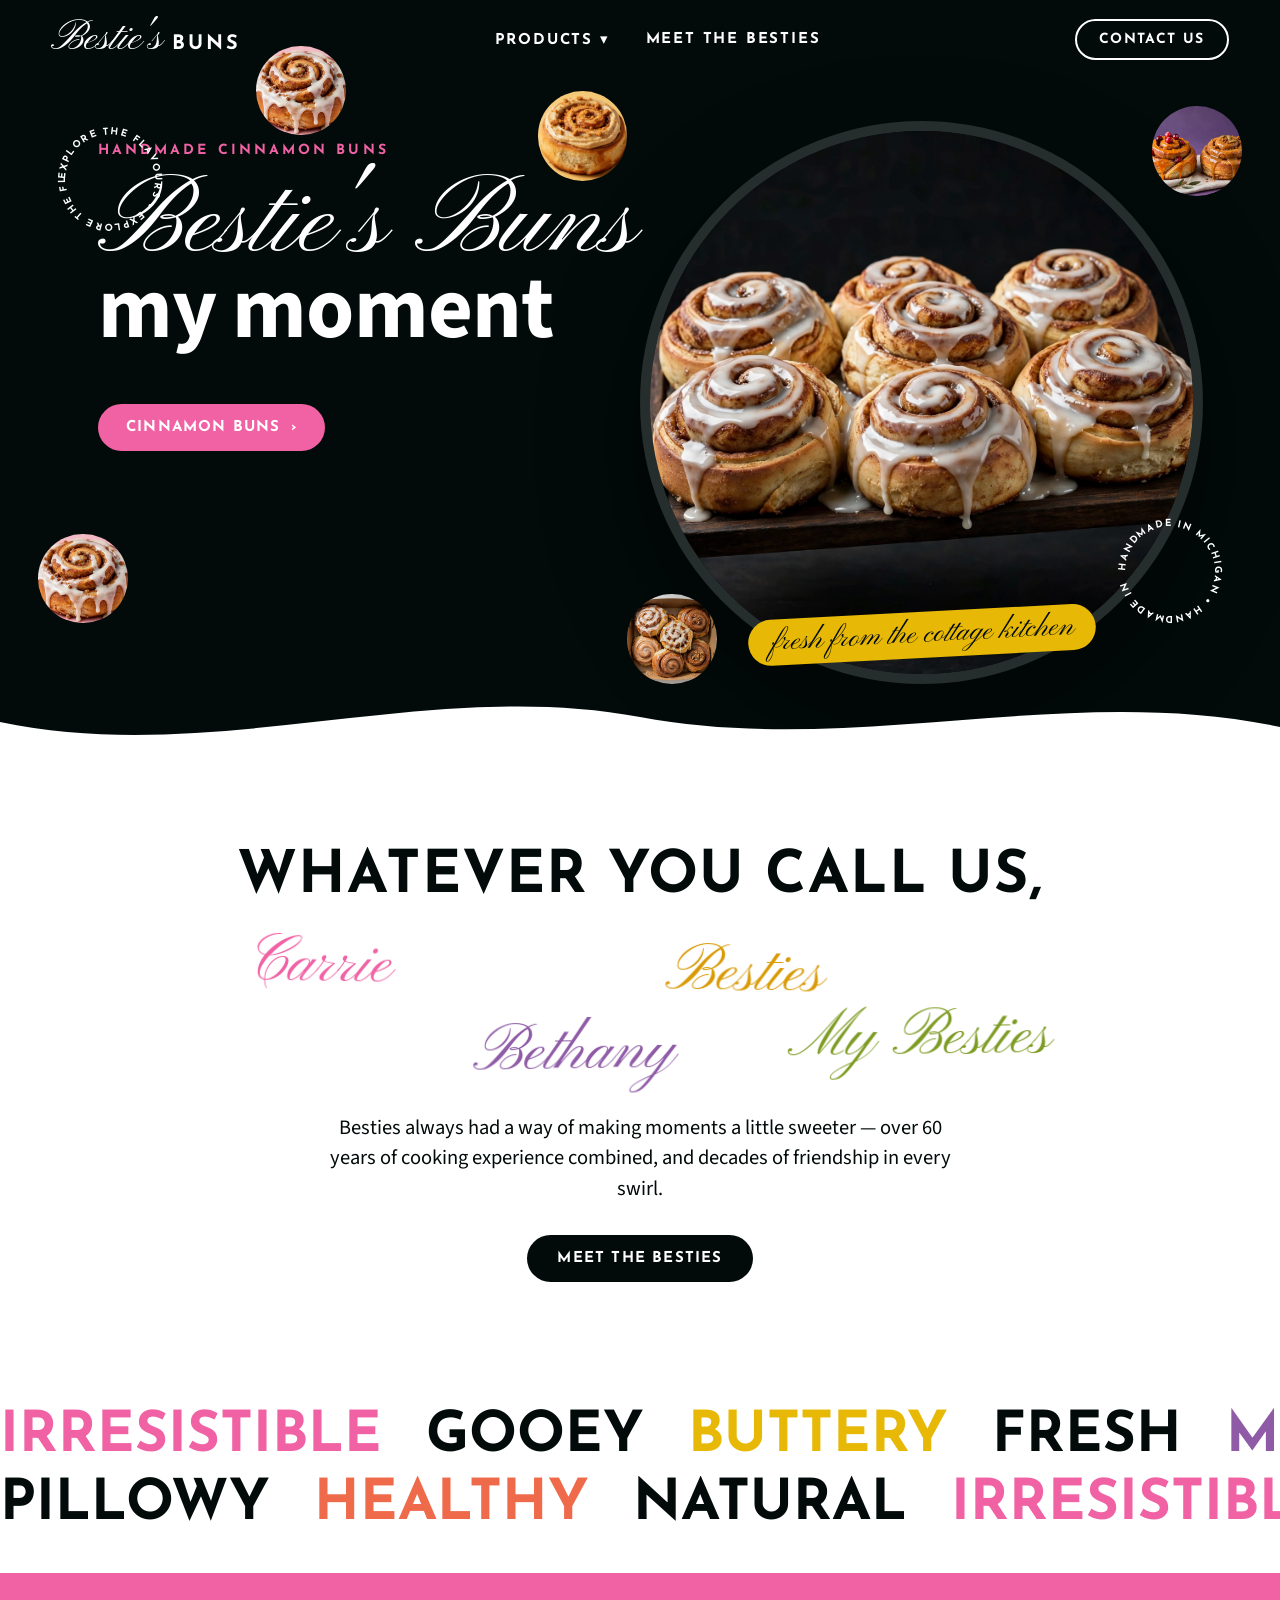
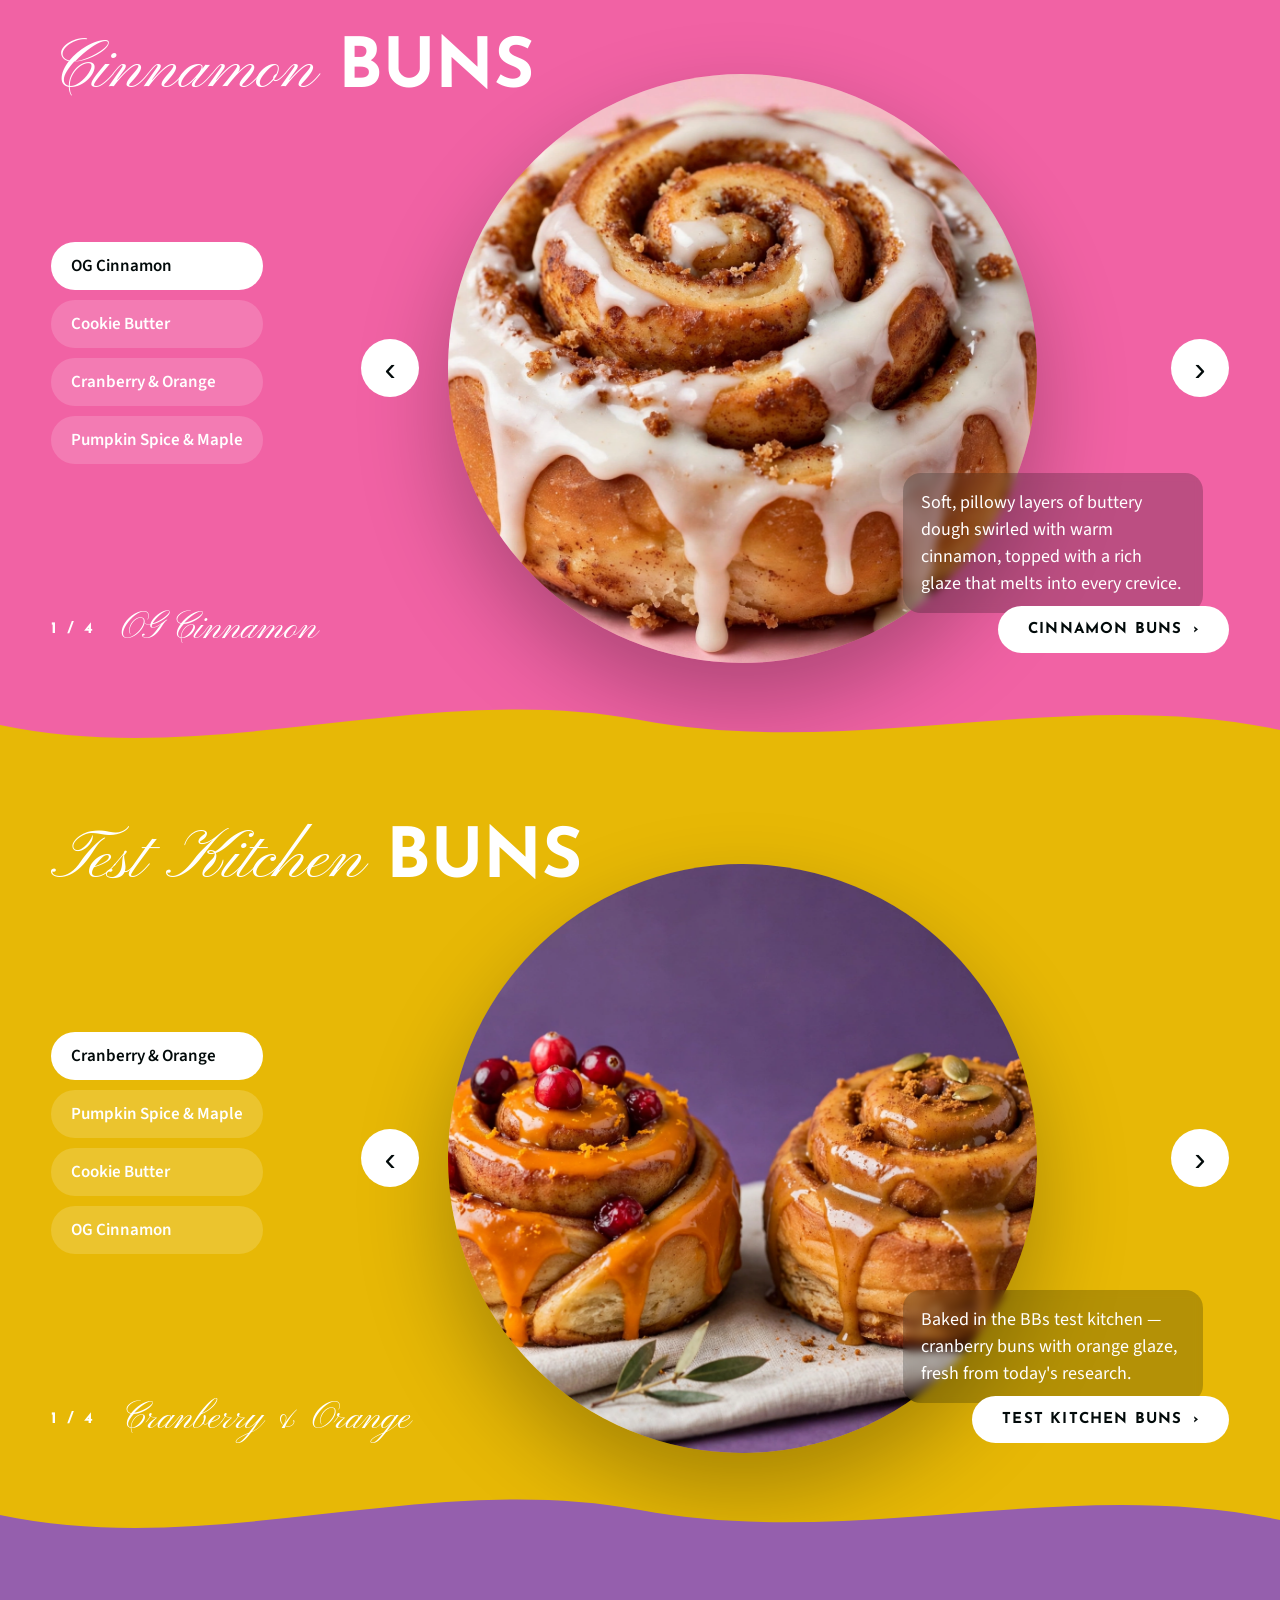
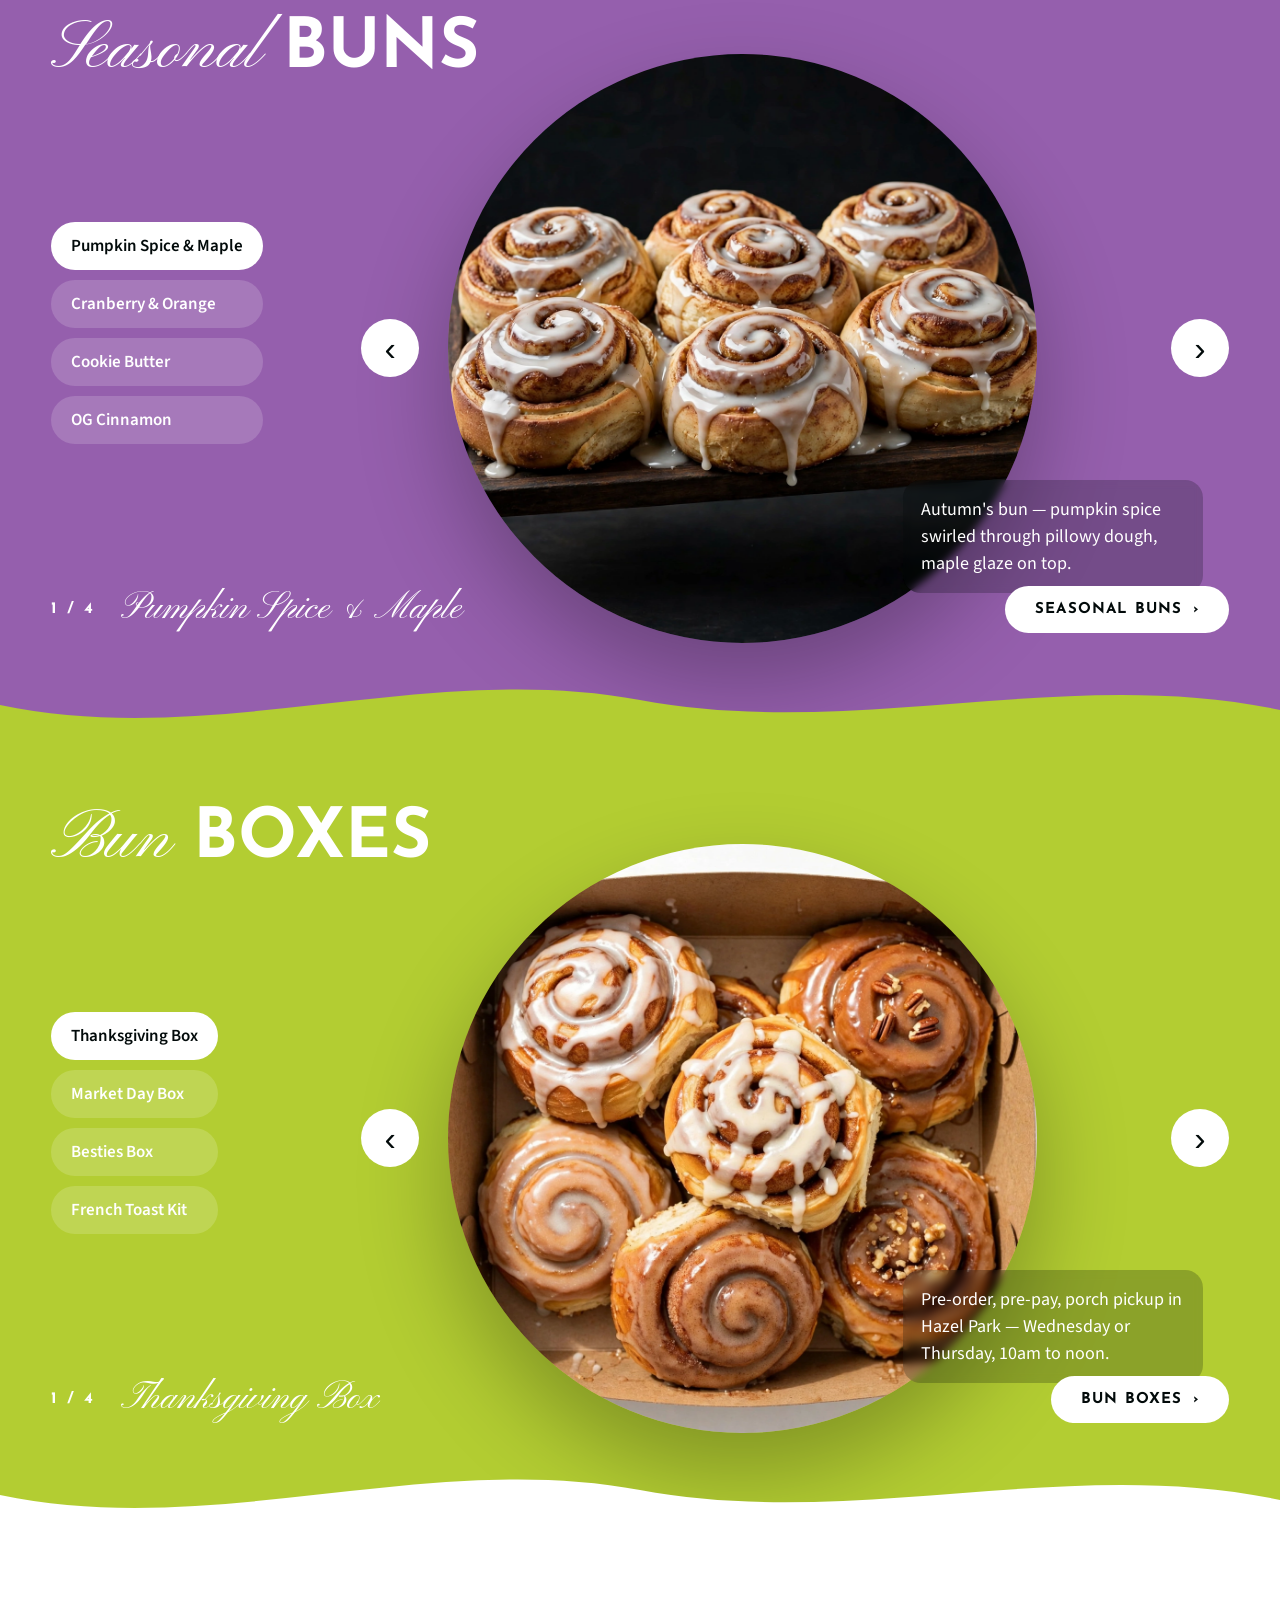
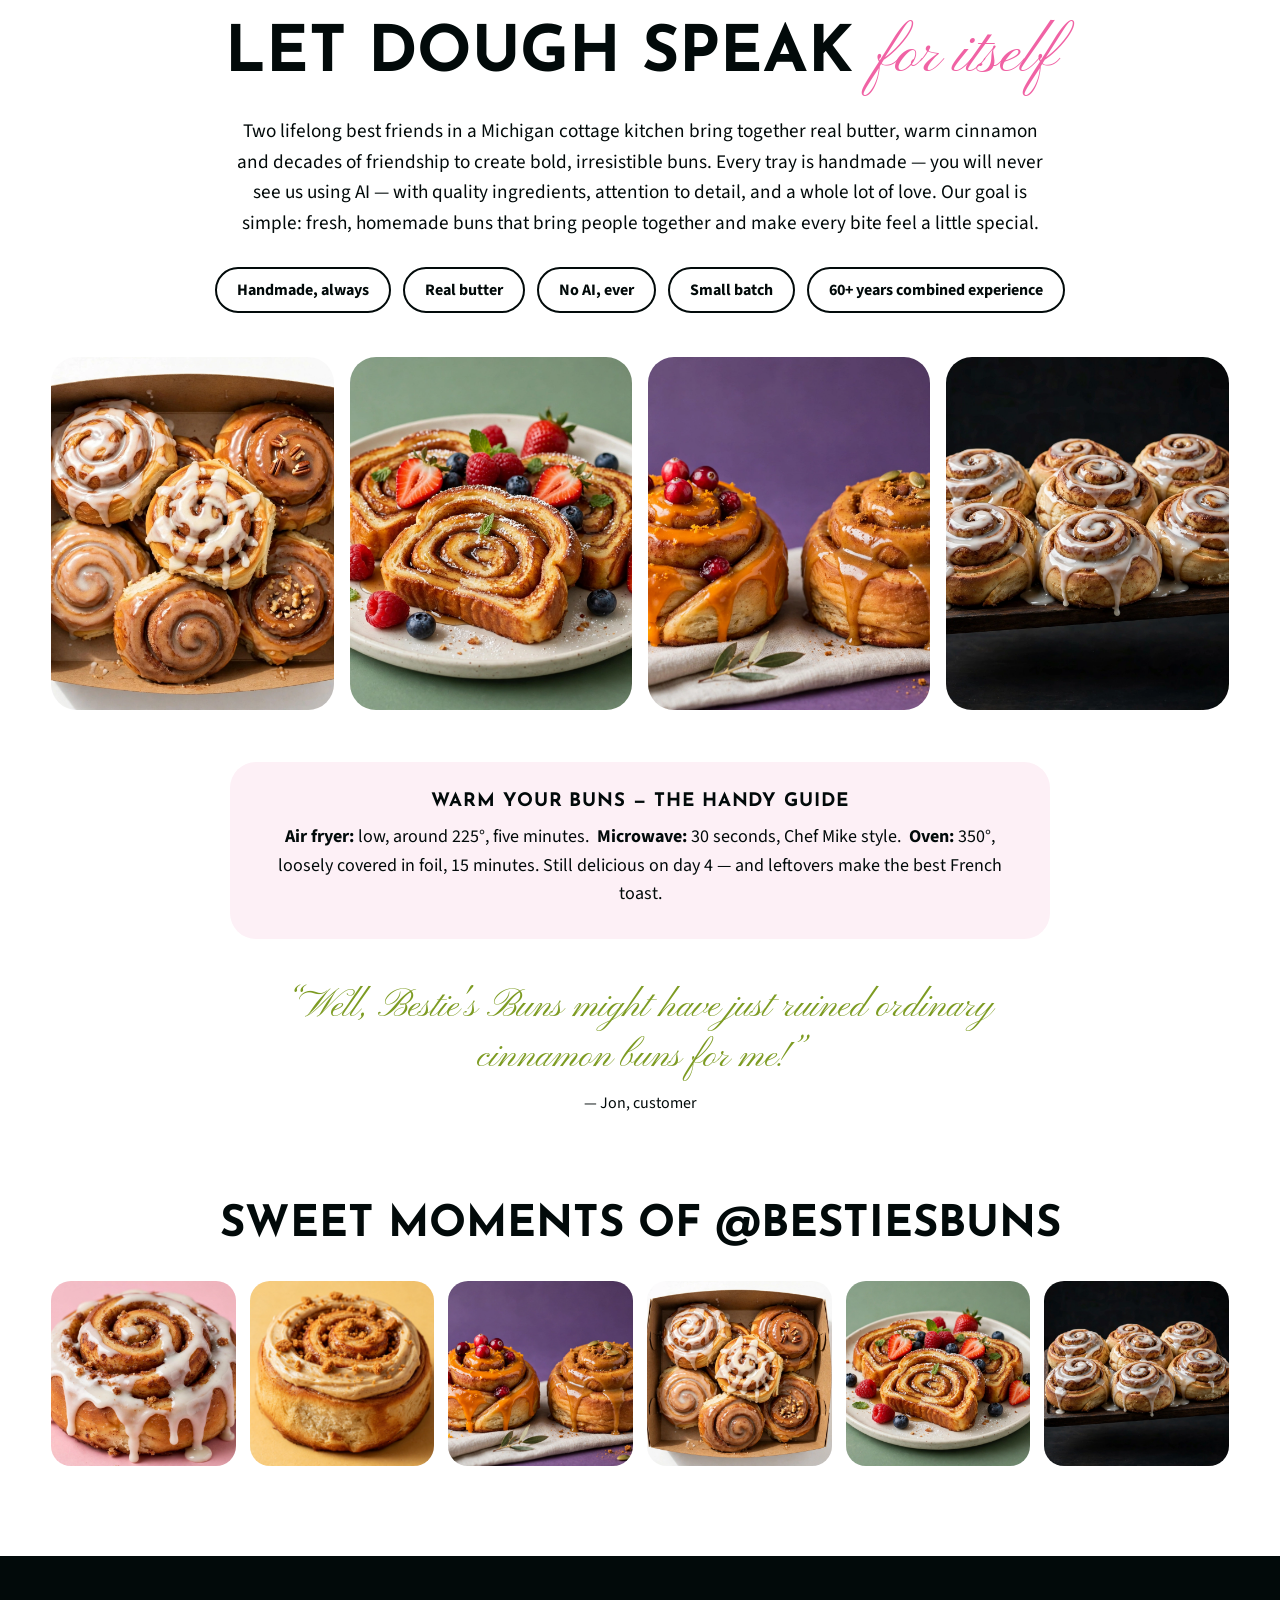
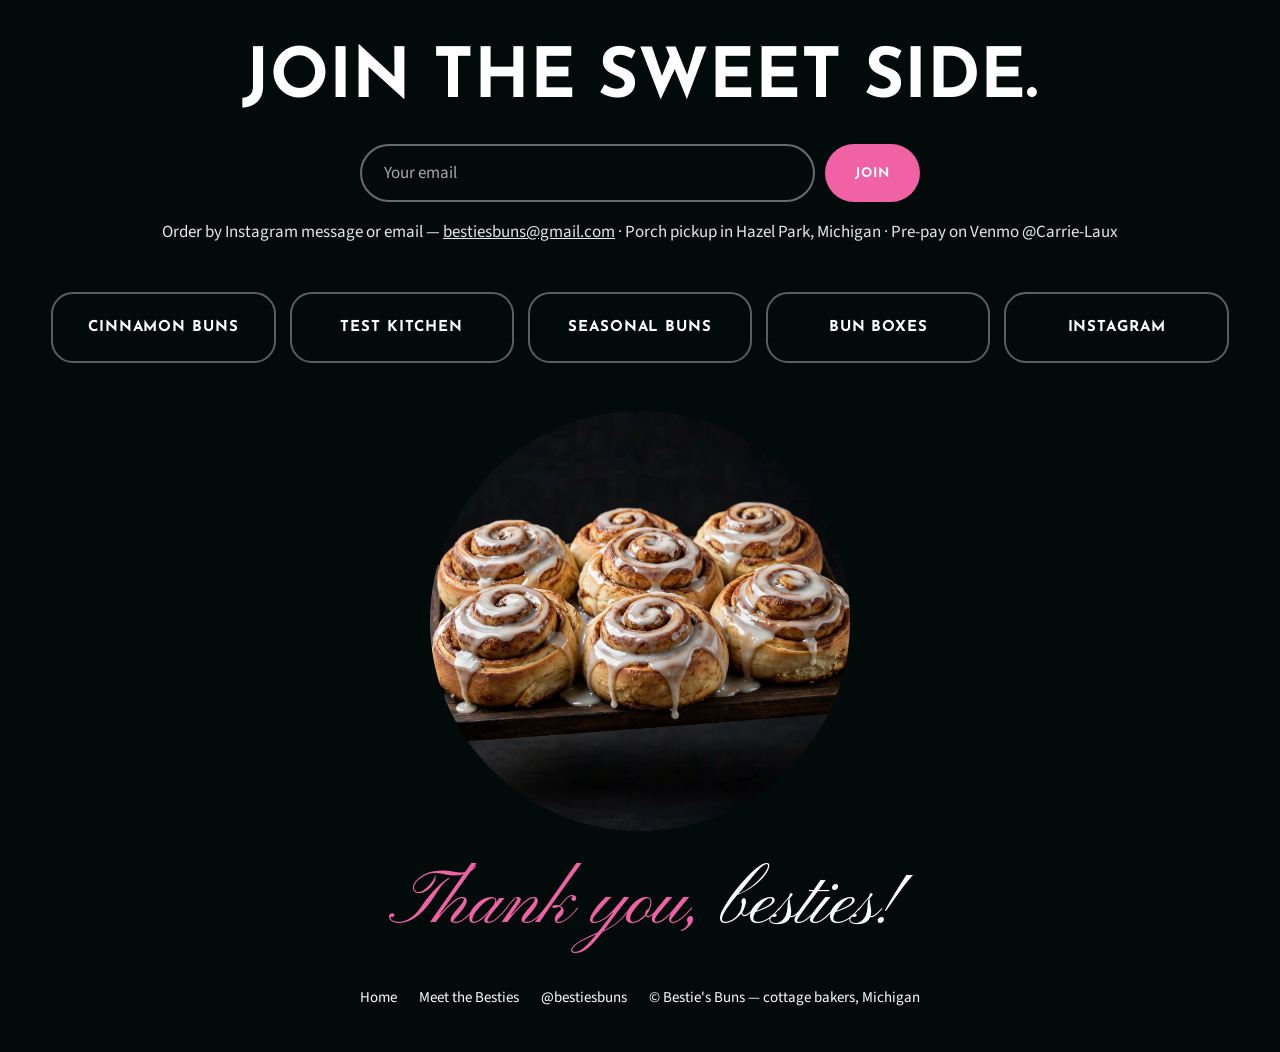
==== index.html @ fd90a615 "Bestie's Buns on My Frida UI — own code, exact engine values (Lenis 1.3.23 lerp .085, section colour" ====
<!DOCTYPE html>
<html lang="en">
<head>
<meta charset="UTF-8">
<meta name="viewport" content="width=device-width, initial-scale=1.0">
<title>Bestie's Buns | Handmade Cinnamon Buns, Michigan</title>
<meta name="description" content="Cottage bakers in Michigan crafting handmade cinnamon buns. OG Cinnamon, Cookie Butter, seasonal test-kitchen buns. Porch pickup in Hazel Park.">
<link rel="stylesheet" href="style.css">
</head>
<body>

<header class="tf-glava">
  <div class="tf-glava__okvir">
    <a class="tf-glava__znamka" href="#domov">Bestie's <span>Buns</span></a>
    <nav class="tf-glava__navigacija">
      <div class="tf-glava__spustni">
        <button class="tf-glava__povezava" type="button">Products ▾</button>
        <div class="tf-glava__menu">
          <a href="#buns">Cinnamon Buns</a>
          <a href="#testkitchen">Test Kitchen Buns</a>
          <a href="#seasonal">Seasonal Buns</a>
          <a href="#boxes">Bun Boxes</a>
        </div>
      </div>
      <a class="tf-glava__povezava" href="#meet">Meet the Besties</a>
    </nav>
    <a class="tf-glava__gumb" href="#contact">Contact us</a>
  </div>
</header>

<main>
<!-- HERO -->
<section class="tf-hero" id="domov">
  <div class="tf-hero__platno">
    <div class="tf-hero__besedilo">
      <p class="tf-hero__oznaka" data-anim="hero-badge">Handmade cinnamon buns</p>
      <h1 class="tf-hero__naslov">
        <span class="tf-hero__rocno" data-anim="hero-script">Bestie's Buns</span>
        <span class="tf-hero__krepko" data-anim="hero-title">my moment</span>
      </h1>
      <a class="tf-hero__gumb" href="#buns" data-anim="hero-cta">Cinnamon Buns <span>›</span></a>
    </div>
    <div class="tf-hero__izdelek">
      <img class="tf-hero__izdelek-slika" src="assets/hero.webp" alt="Tray of handmade cinnamon buns with glaze">
      <span class="tf-hero__label">fresh from the cottage kitchen</span>
    </div>
    <img class="tf-hero__sadez tf-hero__sadez--1" src="assets/og.webp" alt="" data-anim="hero-fruit-1">
    <img class="tf-hero__sadez tf-hero__sadez--2" src="assets/cookie.webp" alt="" data-anim="hero-fruit-2">
    <img class="tf-hero__sadez tf-hero__sadez--3" src="assets/seasonal.webp" alt="" data-anim="hero-fruit-3">
    <img class="tf-hero__sadez tf-hero__sadez--4" src="assets/box.webp" alt="" data-anim="hero-fruit-4">
    <img class="tf-hero__sadez tf-hero__sadez--5" src="assets/og.webp" alt="" data-anim="hero-fruit-5">
    <img class="tf-hero__sadez tf-hero__sadez--6" src="assets/cookie.webp" alt="" data-anim="hero-fruit-6">
    <div class="tf-hero__znacka tf-hero__znacka--levo">
      <svg viewBox="0 0 100 100"><defs><path id="c1" d="M50,50 m-38,0 a38,38 0 1,1 76,0 a38,38 0 1,1 -76,0"/></defs><text><textPath href="#c1">EXPLORE THE FLAVOURS • EXPLORE THE FLAVOURS • </textPath></text></svg>
    </div>
    <div class="tf-hero__znacka tf-hero__znacka--desno">
      <svg viewBox="0 0 100 100"><defs><path id="c2" d="M50,50 m-38,0 a38,38 0 1,1 76,0 a38,38 0 1,1 -76,0"/></defs><text><textPath href="#c2">HANDMADE IN MICHIGAN • HANDMADE IN MICHIGAN • </textPath></text></svg>
    </div>
  </div>
  <svg class="tf-hero__val" viewBox="0 0 1440 90" preserveAspectRatio="none" aria-hidden="true"><path d="M0,50 C240,95 480,5 720,45 C960,85 1200,10 1440,55 L1440,90 L0,90 Z" fill="#ffffff"/></svg>
</section>

<!-- INTRO -->
<section class="tf-uvod" id="meet">
  <h2 class="tf-uvod__naslov" data-anim="intro-title">Whatever you call us,</h2>
  <div class="tf-uvod__oznake">
    <span class="tf-uvod__oznaka tf-uvod__oznaka--auntie" data-anim="intro-label-auntie">Carrie</span>
    <span class="tf-uvod__oznaka tf-uvod__oznaka--tante" data-anim="intro-label-tante">Bethany</span>
    <span class="tf-uvod__oznaka tf-uvod__oznaka--teta" data-anim="intro-label-teta">Besties</span>
    <span class="tf-uvod__oznaka tf-uvod__oznaka--my" data-anim="intro-label-my">My Besties</span>
  </div>
  <p class="tf-uvod__podnaslov" data-anim="intro-subtitle">Besties always had a way of making moments a little sweeter — over 60 years of cooking experience combined, and decades of friendship in every swirl.</p>
  <a class="tf-gumb" href="#nature" data-anim="intro-cta">Meet the Besties</a>
</section>

<!-- MARQUEE -->
<section class="tf-marquee" aria-hidden="true">
  <div class="tf-marquee__platno">
    <div class="tf-marquee__sled tf-marquee__sled--prva">
      <div class="tf-marquee__skupina">
        <span class="tf-marquee__beseda tf-marquee__beseda--roza">Irresistible</span><span class="tf-marquee__beseda">Gooey</span><span class="tf-marquee__beseda tf-marquee__beseda--rumena">Buttery</span><span class="tf-marquee__beseda">Fresh</span><span class="tf-marquee__beseda tf-marquee__beseda--vijolicna">Melty</span><span class="tf-marquee__beseda">Irresistible</span><span class="tf-marquee__beseda tf-marquee__beseda--zelena">Crunchy</span>
      </div>
    </div>
    <div class="tf-marquee__sled tf-marquee__sled--druga">
      <div class="tf-marquee__skupina">
        <span class="tf-marquee__beseda">Pillowy</span><span class="tf-marquee__beseda tf-marquee__beseda--koralna">Healthy</span><span class="tf-marquee__beseda">Natural</span><span class="tf-marquee__beseda tf-marquee__beseda--roza">Irresistible</span><span class="tf-marquee__beseda tf-marquee__beseda--svetlo-rumena">Crunchy</span><span class="tf-marquee__beseda">Warm</span><span class="tf-marquee__beseda tf-marquee__beseda--rumena">Homemade</span>
      </div>
    </div>
  </div>
</section>

<!-- PRODUCT 1 : CINNAMON BUNS (pink) -->
<section class="tf-choco tf-produkt" id="buns" data-slider>
  <div class="tf-produkt__platno">
    <h2 class="tf-produkt__naslov"><span class="tf-produkt__rocni">Cinnamon</span> Buns</h2>
    <div class="tf-produkt__izbirnik" data-selector></div>
    <button class="tf-produkt__puscica tf-produkt__puscica--prev" data-prev aria-label="Previous flavour">‹</button>
    <div class="tf-produkt__okno"><div class="tf-produkt__sled" data-track>
      <article class="tf-produkt__slide" data-name="OG Cinnamon"><img src="assets/og.webp" alt="OG Cinnamon Bun"><p>Soft, pillowy layers of buttery dough swirled with warm cinnamon, topped with a rich glaze that melts into every crevice.</p></article>
      <article class="tf-produkt__slide" data-name="Cookie Butter"><img src="assets/cookie.webp" alt="Cookie Butter Bun"><p>The same incredible cinnamon goodness, taken up a level with luscious cookie butter topping and a Biscoff cookie crumble.</p></article>
      <article class="tf-produkt__slide" data-name="Cranberry &amp; Orange"><img src="assets/seasonal.webp" alt="Cranberry bun with orange glaze"><p>From the test kitchen: tart cranberry folded through the swirl, finished with a bright orange glaze.</p></article>
      <article class="tf-produkt__slide" data-name="Pumpkin Spice &amp; Maple"><img src="assets/hero.webp" alt="Pumpkin spice bun with maple glaze"><p>From the test kitchen: warm pumpkin spice in every layer, finished with a maple glaze.</p></article>
    </div></div>
    <button class="tf-produkt__puscica tf-produkt__puscica--next" data-next aria-label="Next flavour">›</button>
    <div class="tf-produkt__spodaj">
      <span class="tf-produkt__status" data-status>1 / 4</span>
      <span class="tf-produkt__trenutni" data-current>OG Cinnamon</span>
      <a class="tf-produkt__gumb" href="#contact">Cinnamon Buns <span>›</span></a>
    </div>
  </div>
  <svg class="tf-produkt__rob" viewBox="0 0 1440 90" preserveAspectRatio="none" aria-hidden="true"><path d="M0,50 C240,95 480,5 720,45 C960,85 1200,10 1440,55 L1440,90 L0,90 Z" fill="#e7b806"/></svg>
</section>

<!-- PRODUCT 2 : TEST KITCHEN (yellow) -->
<section class="tf-smooth tf-produkt" id="testkitchen" data-slider>
  <div class="tf-produkt__platno">
    <h2 class="tf-produkt__naslov"><span class="tf-produkt__rocni">Test Kitchen</span> Buns</h2>
    <div class="tf-produkt__izbirnik" data-selector></div>
    <button class="tf-produkt__puscica tf-produkt__puscica--prev" data-prev aria-label="Previous flavour">‹</button>
    <div class="tf-produkt__okno"><div class="tf-produkt__sled" data-track>
      <article class="tf-produkt__slide" data-name="Cranberry &amp; Orange"><img src="assets/seasonal.webp" alt="Cranberry bun with orange glaze"><p>Baked in the BBs test kitchen — cranberry buns with orange glaze, fresh from today's research.</p></article>
      <article class="tf-produkt__slide" data-name="Pumpkin Spice &amp; Maple"><img src="assets/hero.webp" alt="Pumpkin spice bun with maple glaze"><p>Baked in the BBs test kitchen — pumpkin spice buns with maple glaze.</p></article>
      <article class="tf-produkt__slide" data-name="Cookie Butter"><img src="assets/cookie.webp" alt="Cookie Butter Bun"><p>The test-kitchen favourite that made the menu — cookie butter topping, Biscoff crumble.</p></article>
      <article class="tf-produkt__slide" data-name="OG Cinnamon"><img src="assets/og.webp" alt="OG Cinnamon Bun"><p>The original every experiment is measured against. Soft, buttery, warm cinnamon.</p></article>
    </div></div>
    <button class="tf-produkt__puscica tf-produkt__puscica--next" data-next aria-label="Next flavour">›</button>
    <div class="tf-produkt__spodaj">
      <span class="tf-produkt__status" data-status>1 / 4</span>
      <span class="tf-produkt__trenutni" data-current>Cranberry &amp; Orange</span>
      <a class="tf-produkt__gumb" href="#contact">Test Kitchen Buns <span>›</span></a>
    </div>
  </div>
  <svg class="tf-produkt__rob" viewBox="0 0 1440 90" preserveAspectRatio="none" aria-hidden="true"><path d="M0,50 C240,95 480,5 720,45 C960,85 1200,10 1440,55 L1440,90 L0,90 Z" fill="#955fad"/></svg>
</section>

<!-- PRODUCT 3 : SEASONAL (purple) -->
<section class="tf-frozen tf-produkt" id="seasonal" data-slider>
  <div class="tf-produkt__platno">
    <h2 class="tf-produkt__naslov"><span class="tf-produkt__rocni">Seasonal</span> Buns</h2>
    <div class="tf-produkt__izbirnik" data-selector></div>
    <button class="tf-produkt__puscica tf-produkt__puscica--prev" data-prev aria-label="Previous flavour">‹</button>
    <div class="tf-produkt__okno"><div class="tf-produkt__sled" data-track>
      <article class="tf-produkt__slide" data-name="Pumpkin Spice &amp; Maple"><img src="assets/hero.webp" alt="Pumpkin spice bun with maple glaze"><p>Autumn's bun — pumpkin spice swirled through pillowy dough, maple glaze on top.</p></article>
      <article class="tf-produkt__slide" data-name="Cranberry &amp; Orange"><img src="assets/seasonal.webp" alt="Cranberry bun with orange glaze"><p>The Thanksgiving bun — cranberry and orange, baked for porch pickup in Hazel Park.</p></article>
      <article class="tf-produkt__slide" data-name="Cookie Butter"><img src="assets/cookie.webp" alt="Cookie Butter Bun"><p>Cookie butter and Biscoff crumble — indulgence, whatever the season.</p></article>
      <article class="tf-produkt__slide" data-name="OG Cinnamon"><img src="assets/og.webp" alt="OG Cinnamon Bun"><p>Every season, every sale — the OG that ruined ordinary cinnamon buns for our customers.</p></article>
    </div></div>
    <button class="tf-produkt__puscica tf-produkt__puscica--next" data-next aria-label="Next flavour">›</button>
    <div class="tf-produkt__spodaj">
      <span class="tf-produkt__status" data-status>1 / 4</span>
      <span class="tf-produkt__trenutni" data-current>Pumpkin Spice &amp; Maple</span>
      <a class="tf-produkt__gumb" href="#contact">Seasonal Buns <span>›</span></a>
    </div>
  </div>
  <svg class="tf-produkt__rob" viewBox="0 0 1440 90" preserveAspectRatio="none" aria-hidden="true"><path d="M0,50 C240,95 480,5 720,45 C960,85 1200,10 1440,55 L1440,90 L0,90 Z" fill="#b3cd32"/></svg>
</section>

<!-- PRODUCT 4 : BUN BOXES (green) -->
<section class="tf-fridike tf-produkt" id="boxes" data-slider>
  <div class="tf-produkt__platno">
    <h2 class="tf-produkt__naslov"><span class="tf-produkt__rocni">Bun</span> Boxes</h2>
    <div class="tf-produkt__izbirnik" data-selector></div>
    <button class="tf-produkt__puscica tf-produkt__puscica--prev" data-prev aria-label="Previous box">‹</button>
    <div class="tf-produkt__okno"><div class="tf-produkt__sled" data-track>
      <article class="tf-produkt__slide" data-name="Thanksgiving Box"><img src="assets/box.webp" alt="Box of assorted cinnamon buns"><p>Pre-order, pre-pay, porch pickup in Hazel Park — Wednesday or Thursday, 10am to noon.</p></article>
      <article class="tf-produkt__slide" data-name="Market Day Box"><img src="assets/hero.webp" alt="Tray of cinnamon buns"><p>From our first market on November 14 — the box besties take home by the tray.</p></article>
      <article class="tf-produkt__slide" data-name="Besties Box"><img src="assets/cookie.webp" alt="Cookie Butter Bun"><p>OG and Cookie Butter together — two flavours, two ridiculously good reasons to forget counting calories.</p></article>
      <article class="tf-produkt__slide" data-name="French Toast Kit"><img src="assets/frenchtoast.webp" alt="French toast made from leftover cinnamon buns"><p>Leftover buns make the most delicious French toast. No syrup required.</p></article>
    </div></div>
    <button class="tf-produkt__puscica tf-produkt__puscica--next" data-next aria-label="Next box">›</button>
    <div class="tf-produkt__spodaj">
      <span class="tf-produkt__status" data-status>1 / 4</span>
      <span class="tf-produkt__trenutni" data-current>Thanksgiving Box</span>
      <a class="tf-produkt__gumb" href="#contact">Bun Boxes <span>›</span></a>
    </div>
  </div>
  <svg class="tf-produkt__rob" viewBox="0 0 1440 90" preserveAspectRatio="none" aria-hidden="true"><path d="M0,50 C240,95 480,5 720,45 C960,85 1200,10 1440,55 L1440,90 L0,90 Z" fill="#ffffff"/></svg>
</section>

<!-- NATURE / STORY -->
<section class="tf-nature" id="nature">
  <div class="tf-nature__platno">
    <h2 class="tf-nature__naslov">Let dough speak <span>for itself</span></h2>
    <p class="tf-nature__tekst">Two lifelong best friends in a Michigan cottage kitchen bring together real butter, warm cinnamon and decades of friendship to create bold, irresistible buns. Every tray is handmade — you will never see us using AI — with quality ingredients, attention to detail, and a whole lot of love. Our goal is simple: fresh, homemade buns that bring people together and make every bite feel a little special.</p>
    <ul class="tf-nature__znacke">
      <li>Handmade, always</li><li>Real butter</li><li>No AI, ever</li><li>Small batch</li><li>60+ years combined experience</li>
    </ul>
    <div class="tf-nature__slike">
      <img src="assets/box.webp" alt="Box of handmade cinnamon buns">
      <img src="assets/frenchtoast.webp" alt="Cinnamon bun French toast">
      <img src="assets/seasonal.webp" alt="Seasonal cinnamon buns">
      <img src="assets/hero.webp" alt="Tray of cinnamon buns in the cottage kitchen">
    </div>
    <div class="tf-nature__vodnik">
      <h3>Warm your buns — the handy guide</h3>
      <p><strong>Air fryer:</strong> low, around 225°, five minutes. &nbsp;<strong>Microwave:</strong> 30 seconds, Chef Mike style. &nbsp;<strong>Oven:</strong> 350°, loosely covered in foil, 15 minutes. Still delicious on day 4 — and leftovers make the best French toast.</p>
    </div>
    <blockquote class="tf-nature__ocena">“Well, Bestie's Buns might have just ruined ordinary cinnamon buns for me!” <cite>— Jon, customer</cite></blockquote>
  </div>
</section>

<!-- SOCIAL -->
<section class="tf-social">
  <h2 class="tf-social__naslov">Sweet Moments of @bestiesbuns</h2>
  <div class="tf-social__mreza">
    <img src="assets/og.webp" alt="OG Cinnamon Bun"><img src="assets/cookie.webp" alt="Cookie Butter Bun"><img src="assets/seasonal.webp" alt="Seasonal buns"><img src="assets/box.webp" alt="Bun box"><img src="assets/frenchtoast.webp" alt="Bun French toast"><img src="assets/hero.webp" alt="Tray of buns">
  </div>
</section>
</main>

<!-- FOOTER -->
<footer class="tf-noga" id="contact">
  <div class="tf-noga__platno">
    <h2 class="tf-noga__naslov" data-anim="footer-newsletter-title">Join the sweet side.</h2>
    <form class="tf-noga__obrazec" data-anim="footer-newsletter-form" action="mailto:bestiesbuns@gmail.com" method="post" enctype="text/plain">
      <input type="email" required placeholder="Your email" aria-label="Your email">
      <button type="submit">Join</button>
    </form>
    <p class="tf-noga__kontakt">Order by Instagram message or email — <a href="mailto:bestiesbuns@gmail.com">bestiesbuns@gmail.com</a> · Porch pickup in Hazel Park, Michigan · Pre-pay on Venmo @Carrie-Laux</p>
    <div class="tf-noga__kartice">
      <a class="tf-noga__kartica" data-anim="footer-card-01" href="#buns">Cinnamon Buns</a>
      <a class="tf-noga__kartica" data-anim="footer-card-02" href="#testkitchen">Test Kitchen</a>
      <a class="tf-noga__kartica" data-anim="footer-card-03" href="#seasonal">Seasonal Buns</a>
      <a class="tf-noga__kartica" data-anim="footer-card-04" href="#boxes">Bun Boxes</a>
      <a class="tf-noga__kartica" data-anim="footer-card-05" href="https://www.instagram.com/bestiesbuns" target="_blank" rel="noopener">Instagram</a>
    </div>
    <img class="tf-noga__portret" data-anim="footer-portrait" src="assets/hero.webp" alt="Bestie's Buns tray">
    <p class="tf-noga__zakljucek" data-anim="footer-closing-pink">Thank you, <span data-anim="footer-closing-white">besties!</span></p>
    <nav class="tf-noga__pravne" data-anim="footer-legal">
      <a href="#domov">Home</a><a href="#meet">Meet the Besties</a><a href="https://www.instagram.com/bestiesbuns" target="_blank" rel="noopener">@bestiesbuns</a>
      <span>© Bestie's Buns — cottage bakers, Michigan</span>
    </nav>
  </div>
</footer>

<script src="assets/lenis.min.js"></script>
<script src="app.js"></script>
</body>
</html>
---- style.css ----
@font-face{font-family:'Josefin Sans';font-weight:700;font-display:swap;src:url(assets/fonts/JosefinSans-700.woff2) format('woff2')}
@font-face{font-family:'Pinyon Script';font-weight:400;font-display:swap;src:url(assets/fonts/PinyonScript-400.woff2) format('woff2')}
@font-face{font-family:'Source Sans 3';font-weight:400;font-display:swap;src:url(assets/fonts/SourceSans3-400.woff2) format('woff2')}
@font-face{font-family:'Source Sans 3';font-weight:600;font-display:swap;src:url(assets/fonts/SourceSans3-600.woff2) format('woff2')}
@font-face{font-family:'Source Sans 3';font-weight:700;font-display:swap;src:url(assets/fonts/SourceSans3-700.woff2) format('woff2')}
:root{
  --tf-temna:#020a0a; --tf-roza:#f062a4; --tf-rumena:#e7b806; --tf-vijolicna:#8f5ba7; --tf-zelena:#a8c03c; --tf-bela:#ffffff;
  --tf-pisava-osnovna:"Source Sans 3", Arial, sans-serif;
  --tf-pisava-rocna:"Pinyon Script", cursive;
  --tf-pisava-navigacija:"Josefin Sans", Arial, sans-serif;
  --tf-okvir:1532px; --tf-odmik-stran:clamp(24px,4vw,64px); --tf-odmik-sekcije:clamp(88px,7vw,148px);
  --tf-rob-okrogel:9999px; --tf-prehod-hiter:180ms; --tf-prehod:320ms; --tf-krivulja:cubic-bezier(0.22,1,0.36,1);
}
*{box-sizing:border-box;margin:0;padding:0}
html{scroll-behavior:auto}
body{font-family:var(--tf-pisava-osnovna);color:var(--tf-temna);background:var(--tf-bela);overflow-x:hidden}
img{display:block;max-width:100%}
a{color:inherit;text-decoration:none}
[data-anim]{opacity:0;transform:translateY(36px);transition:opacity var(--tf-prehod) var(--tf-krivulja),transform 640ms var(--tf-krivulja)}
[data-anim].is-vidno{opacity:1;transform:none}

/* HEADER */
.tf-glava{position:absolute;top:0;left:0;z-index:1030;width:100%;color:var(--tf-bela);background:transparent}
.tf-glava__okvir{width:min(100%,2000px);margin:0 auto;display:flex;align-items:center;justify-content:space-between;padding:18px var(--tf-odmik-stran)}
.tf-glava__znamka{font-family:var(--tf-pisava-rocna);font-size:42px;line-height:1}
.tf-glava__znamka span{font-family:var(--tf-pisava-navigacija);font-size:20px;letter-spacing:.14em;text-transform:uppercase}
.tf-glava__navigacija{display:flex;gap:36px;align-items:center}
.tf-glava__povezava{font-family:var(--tf-pisava-navigacija);font-size:15px;letter-spacing:.12em;text-transform:uppercase;background:none;border:0;color:inherit;cursor:pointer}
.tf-glava__spustni{position:relative}
.tf-glava__menu{position:absolute;top:calc(100% + 12px);left:0;background:#fff;color:var(--tf-temna);border-radius:18px;padding:12px;min-width:230px;display:none;box-shadow:0 24px 60px rgba(0,0,0,.25)}
.tf-glava__spustni:hover .tf-glava__menu,.tf-glava__spustni:focus-within .tf-glava__menu{display:block}
.tf-glava__menu a{display:block;padding:9px 12px;border-radius:10px;font-weight:600}
.tf-glava__menu a:hover{background:#fdf0f6}
.tf-glava__gumb{font-family:var(--tf-pisava-navigacija);font-size:14px;letter-spacing:.1em;text-transform:uppercase;border:2px solid #fff;border-radius:var(--tf-rob-okrogel);padding:11px 22px;transition:background var(--tf-prehod-hiter) var(--tf-krivulja),color var(--tf-prehod-hiter) var(--tf-krivulja)}
.tf-glava__gumb:hover{background:#fff;color:var(--tf-temna)}

/* HERO */
.tf-hero{position:relative;width:100%;height:clamp(760px,45.5vw,910px);overflow:hidden;color:var(--tf-bela);background:var(--tf-temna);isolation:isolate}
.tf-hero__platno{position:relative;width:min(100%,2000px);height:100%;margin-inline:auto}
.tf-hero__besedilo{position:absolute;z-index:4;top:min(11.2vw,224px);left:7.65%;width:46%}
.tf-hero__oznaka{font-family:var(--tf-pisava-navigacija);letter-spacing:.22em;text-transform:uppercase;font-size:14px;color:var(--tf-roza);margin-bottom:10px}
.tf-hero__naslov{position:relative;width:100%;height:clamp(210px,15vw,300px)}
.tf-hero__rocno{display:block;font-family:var(--tf-pisava-rocna);font-weight:400;font-size:clamp(84px,8.5vw,170px);line-height:1.05;transform:rotate(-3deg)}
.tf-hero__krepko{display:block;font-family:var(--tf-pisava-osnovna);font-weight:700;font-size:clamp(72px,6.8vw,136px);line-height:1;letter-spacing:-.01em;margin-top:-.18em}
.tf-hero__gumb{display:inline-flex;gap:10px;align-items:center;margin-top:26px;background:var(--tf-roza);color:#fff;font-family:var(--tf-pisava-navigacija);letter-spacing:.08em;text-transform:uppercase;font-size:15px;padding:16px 28px;border-radius:var(--tf-rob-okrogel);transition:transform var(--tf-prehod) var(--tf-krivulja)}
.tf-hero__gumb:hover{transform:translateY(-3px)}
.tf-hero__izdelek{position:absolute;z-index:3;right:6%;top:50%;transform:translateY(-46%);width:min(44vw,680px)}
.tf-hero__izdelek-slika{width:100%;aspect-ratio:1/1;object-fit:cover;border-radius:50%;border:10px solid rgba(255,255,255,.14);box-shadow:0 40px 90px rgba(0,0,0,.5)}
.tf-hero__label{position:absolute;left:50%;bottom:26px;transform:translateX(-50%) rotate(-3deg);background:var(--tf-rumena);color:var(--tf-temna);font-family:var(--tf-pisava-rocna);font-size:30px;padding:4px 22px;border-radius:var(--tf-rob-okrogel);white-space:nowrap}
.tf-hero__sadez{position:absolute;z-index:2;width:clamp(70px,7vw,130px);aspect-ratio:1/1;object-fit:cover;border-radius:50%;animation:tf-hero-float 7s ease-in-out infinite}
.tf-hero__sadez--1{left:3%;bottom:18%}.tf-hero__sadez--2{left:42%;top:12%;animation-delay:-2s}
.tf-hero__sadez--3{right:3%;top:14%;animation-delay:-4s}.tf-hero__sadez--4{right:44%;bottom:10%;animation-delay:-1s}
.tf-hero__sadez--5{left:20%;top:6%;animation-delay:-3s}.tf-hero__sadez--6{right:24%;top:64%;animation-delay:-5s}
@keyframes tf-hero-float{0%,100%{transform:translateY(0) rotate(-4deg)}50%{transform:translateY(-20px) rotate(5deg)}}
.tf-hero__znacka{position:absolute;z-index:4;width:118px;height:118px;animation:tf-spin 18s linear infinite}
.tf-hero__znacka svg{width:100%;height:100%;fill:#fff}
.tf-hero__znacka text{font-family:var(--tf-pisava-navigacija);font-size:8.2px;letter-spacing:.18em}
.tf-hero__znacka--levo{left:4%;top:120px}.tf-hero__znacka--desno{right:4%;bottom:130px}
@keyframes tf-spin{to{transform:rotate(360deg)}}
.tf-hero__val{position:absolute;left:0;bottom:-2px;width:100%;height:90px;z-index:5}

/* INTRO */
.tf-uvod{margin-top:-2px;text-align:center;padding:var(--tf-odmik-sekcije) var(--tf-odmik-stran);position:relative;overflow:hidden}
.tf-uvod__naslov{font-family:var(--tf-pisava-navigacija);font-size:clamp(38px,4.6vw,76px);text-transform:uppercase;letter-spacing:.02em}
.tf-uvod__oznake{position:relative;height:190px;max-width:900px;margin:10px auto 0}
.tf-uvod__oznaka{position:absolute;font-family:var(--tf-pisava-rocna);font-size:clamp(44px,5vw,84px);color:var(--tf-roza);will-change:transform}
.tf-uvod__oznaka--auntie{left:6%;top:8%}.tf-uvod__oznaka--tante{left:32%;top:48%;color:var(--tf-vijolicna)}
.tf-uvod__oznaka--teta{right:30%;top:6%;color:#d99a06}.tf-uvod__oznaka--my{right:4%;top:46%;color:#7d9b22}
.tf-uvod__podnaslov{max-width:640px;margin:6px auto 30px;font-size:clamp(19px,1.6vw,24px);line-height:1.5}
.tf-gumb,.tf-produkt__gumb{display:inline-flex;gap:10px;align-items:center;background:var(--tf-temna);color:#fff;font-family:var(--tf-pisava-navigacija);letter-spacing:.08em;text-transform:uppercase;font-size:15px;padding:16px 30px;border-radius:var(--tf-rob-okrogel);transition:transform var(--tf-prehod) var(--tf-krivulja)}
.tf-gumb:hover,.tf-produkt__gumb:hover{transform:translateY(-3px)}

/* MARQUEE */
.tf-marquee{height:202px;overflow:hidden;display:flex;flex-direction:column;justify-content:center;gap:6px}
.tf-marquee__platno{display:flex;flex-direction:column;gap:6px}
.tf-marquee__sled{overflow:hidden;white-space:nowrap}
.tf-marquee__skupina{display:inline-flex;gap:44px;padding-right:44px}
.tf-marquee__beseda{font-family:var(--tf-pisava-navigacija);font-size:clamp(38px,4.4vw,72px);text-transform:uppercase;line-height:1.1}
.tf-marquee__beseda--roza{color:var(--tf-roza)}.tf-marquee__beseda--rumena{color:var(--tf-rumena)}
.tf-marquee__beseda--vijolicna{color:var(--tf-vijolicna)}.tf-marquee__beseda--zelena{color:var(--tf-zelena)}
.tf-marquee__beseda--koralna{color:#ef6a4a}.tf-marquee__beseda--svetlo-rumena{color:#f2cd45}

/* PRODUCT SECTIONS */
.tf-produkt{position:relative;z-index:1;width:100%;height:clamp(790px,60.25vw,1205px);overflow:hidden;color:var(--tf-bela);isolation:isolate}
.tf-choco{background:#f162a4}.tf-smooth{background:#e7b806}
.tf-frozen{background:#955fad;height:clamp(790px,52.5vw,1050px)}
.tf-fridike{background:#b3cd32;height:clamp(790px,52.5vw,1050px)}
.tf-produkt__platno{position:relative;width:min(100%,2000px);height:100%;margin:0 auto;padding:64px var(--tf-odmik-stran) 120px}
.tf-produkt__naslov{font-family:var(--tf-pisava-navigacija);font-size:clamp(44px,5.4vw,96px);text-transform:uppercase;line-height:.95;max-width:60%}
.tf-produkt__rocni{font-family:var(--tf-pisava-rocna);text-transform:none;font-weight:400;letter-spacing:0}
.tf-produkt__izbirnik{position:absolute;z-index:6;left:var(--tf-odmik-stran);top:34%;display:flex;flex-direction:column;gap:10px;max-width:300px}
.tf-produkt__izbirnik button{background:rgba(255,255,255,.16);border:2px solid transparent;color:#fff;font-family:var(--tf-pisava-osnovna);font-weight:600;font-size:17px;text-align:left;padding:10px 18px;border-radius:var(--tf-rob-okrogel);cursor:pointer;transition:background var(--tf-prehod-hiter) var(--tf-krivulja),border-color var(--tf-prehod-hiter) var(--tf-krivulja)}
.tf-produkt__izbirnik button:hover{background:rgba(255,255,255,.3)}
.tf-produkt__izbirnik button.is-aktiven{background:#fff;color:var(--tf-temna)}
.tf-produkt__okno{position:absolute;inset:0;overflow:hidden}
.tf-produkt__sled{display:flex;height:100%;transition:transform 720ms var(--tf-krivulja)}
.tf-produkt__slide{min-width:100%;height:100%;position:relative;display:flex;align-items:center;justify-content:center}
.tf-produkt__slide img{width:min(46vw,620px);aspect-ratio:1/1;object-fit:cover;border-radius:50%;box-shadow:0 40px 90px rgba(0,0,0,.28);margin-left:16%}
.tf-produkt__slide p{position:absolute;right:6%;bottom:19%;width:min(300px,26vw);font-size:18px;line-height:1.5;background:rgba(2,10,10,.22);padding:16px 18px;border-radius:18px;backdrop-filter:blur(4px)}
.tf-produkt__puscica{position:absolute;z-index:7;top:50%;transform:translateY(-50%);width:58px;height:58px;border-radius:50%;border:0;background:#fff;color:var(--tf-temna);font-size:34px;line-height:1;cursor:pointer;transition:transform var(--tf-prehod-hiter) var(--tf-krivulja)}
.tf-produkt__puscica:hover{transform:translateY(-50%) scale(1.08)}
.tf-produkt__puscica--prev{left:calc(var(--tf-odmik-stran) + 310px)}
.tf-produkt__puscica--next{right:var(--tf-odmik-stran)}
.tf-produkt__spodaj{position:absolute;z-index:6;left:var(--tf-odmik-stran);right:var(--tf-odmik-stran);bottom:110px;display:flex;align-items:center;gap:26px}
.tf-produkt__status{font-family:var(--tf-pisava-navigacija);letter-spacing:.15em}
.tf-produkt__trenutni{font-family:var(--tf-pisava-rocna);font-size:38px}
.tf-produkt__spodaj .tf-produkt__gumb{margin-left:auto;background:#fff;color:var(--tf-temna)}
.tf-produkt__rob{position:absolute;left:0;bottom:-2px;width:100%;height:90px;z-index:5}

/* NATURE */
.tf-nature{width:100%;overflow:hidden;color:var(--tf-temna);background:#fff;padding:var(--tf-odmik-sekcije) var(--tf-odmik-stran)}
.tf-nature__platno{width:min(100%,var(--tf-okvir));margin:0 auto;text-align:center}
.tf-nature__naslov{font-family:var(--tf-pisava-navigacija);font-size:clamp(40px,5vw,88px);text-transform:uppercase;line-height:1}
.tf-nature__naslov span{font-family:var(--tf-pisava-rocna);text-transform:none;font-weight:400;color:var(--tf-roza)}
.tf-nature__tekst{max-width:820px;margin:28px auto;font-size:clamp(18px,1.5vw,22px);line-height:1.6}
.tf-nature__znacke{display:flex;flex-wrap:wrap;gap:12px;justify-content:center;list-style:none;margin-bottom:44px}
.tf-nature__znacke li{border:2px solid var(--tf-temna);border-radius:var(--tf-rob-okrogel);padding:10px 20px;font-weight:700}
.tf-nature__slike{display:grid;grid-template-columns:repeat(4,1fr);gap:16px}
.tf-nature__slike img{width:100%;aspect-ratio:4/5;object-fit:cover;border-radius:26px}
.tf-nature__vodnik{margin:52px auto 0;max-width:820px;background:#fdf0f6;border-radius:26px;padding:30px}
.tf-nature__vodnik h3{font-family:var(--tf-pisava-navigacija);text-transform:uppercase;letter-spacing:.05em;margin-bottom:12px}
.tf-nature__vodnik p{font-size:18px;line-height:1.6}
.tf-nature__ocena{margin:44px auto 0;max-width:760px;font-family:var(--tf-pisava-rocna);font-size:clamp(30px,3vw,44px);line-height:1.3;color:#7d9b22}
.tf-nature__ocena cite{display:block;font-family:var(--tf-pisava-osnovna);font-size:16px;font-style:normal;color:var(--tf-temna);margin-top:10px}

/* SOCIAL */
.tf-social{padding:0 var(--tf-odmik-stran) var(--tf-odmik-sekcije)}
.tf-social__naslov{text-align:center;font-family:var(--tf-pisava-navigacija);font-size:clamp(30px,3.4vw,54px);text-transform:uppercase;margin-bottom:34px}
.tf-social__mreza{display:grid;grid-template-columns:repeat(6,1fr);gap:14px;width:min(100%,var(--tf-okvir));margin:0 auto}
.tf-social__mreza img{width:100%;aspect-ratio:1/1;object-fit:cover;border-radius:20px}

/* FOOTER */
.tf-noga{position:relative;width:100%;color:var(--tf-bela);background:var(--tf-temna);overflow:hidden}
.tf-noga__platno{width:min(100%,var(--tf-okvir));margin:0 auto;padding:var(--tf-odmik-sekcije) var(--tf-odmik-stran) 44px;text-align:center}
.tf-noga__naslov{font-family:var(--tf-pisava-navigacija);font-size:clamp(40px,5.4vw,92px);text-transform:uppercase}
.tf-noga__obrazec{display:flex;gap:10px;justify-content:center;margin:30px auto 18px;max-width:560px}
.tf-noga__obrazec input{flex:1;border-radius:var(--tf-rob-okrogel);border:2px solid rgba(255,255,255,.4);background:transparent;color:#fff;padding:15px 22px;font-size:17px;font-family:var(--tf-pisava-osnovna)}
.tf-noga__obrazec input::placeholder{color:rgba(255,255,255,.65)}
.tf-noga__obrazec button{border:0;border-radius:var(--tf-rob-okrogel);background:var(--tf-roza);color:#fff;font-family:var(--tf-pisava-navigacija);letter-spacing:.08em;text-transform:uppercase;padding:15px 30px;cursor:pointer}
.tf-noga__kontakt{font-size:17px;opacity:.9}
.tf-noga__kontakt a{text-decoration:underline}
.tf-noga__kartice{display:grid;grid-template-columns:repeat(5,1fr);gap:14px;margin:48px 0}
.tf-noga__kartica{border:2px solid rgba(255,255,255,.35);border-radius:22px;padding:26px 10px;font-family:var(--tf-pisava-navigacija);text-transform:uppercase;letter-spacing:.06em;font-size:15px;transition:background var(--tf-prehod-hiter) var(--tf-krivulja),color var(--tf-prehod-hiter) var(--tf-krivulja)}
.tf-noga__kartica:hover{background:#fff;color:var(--tf-temna)}
.tf-noga__portret{width:min(420px,80vw);aspect-ratio:1/1;object-fit:cover;border-radius:50%;margin:0 auto}
.tf-noga__zakljucek{font-family:var(--tf-pisava-rocna);font-size:clamp(52px,6vw,104px);color:var(--tf-roza);margin-top:26px}
.tf-noga__zakljucek span{color:#fff}
.tf-noga__pravne{display:flex;flex-wrap:wrap;gap:22px;justify-content:center;margin-top:34px;font-size:15px;opacity:.85}

@media (max-width:991px){
  .tf-glava__navigacija{display:none}
  .tf-glava__znamka{font-size:32px;white-space:nowrap}
  .tf-glava__znamka span{font-size:15px}
  .tf-hero__rocno{font-size:64px}
  .tf-hero{height:auto;min-height:760px}
  .tf-hero__besedilo{position:relative;top:0;left:0;width:100%;padding:110px 24px 0;text-align:center}
  .tf-hero__naslov{height:auto}
  .tf-hero__izdelek{position:relative;right:0;top:0;transform:none;width:min(78vw,420px);margin:36px auto 130px}
  .tf-hero__sadez{width:64px}
  .tf-hero__sadez--2,.tf-hero__sadez--5,.tf-hero__sadez--6{display:none}
  .tf-hero__sadez--1{left:2%;bottom:auto;top:120px}
  .tf-hero__sadez--3{right:2%;top:110px}
  .tf-hero__sadez--4{right:6%;bottom:6%}
  .tf-hero__znacka{display:none}
  .tf-produkt{height:auto;min-height:790px}
  .tf-produkt__platno{padding:48px 20px 130px}
  .tf-produkt__naslov{max-width:100%;text-align:center}
  .tf-produkt__izbirnik{position:relative;left:0;top:0;flex-direction:row;flex-wrap:wrap;justify-content:center;max-width:100%;margin-top:22px}
  .tf-produkt__okno{position:relative;margin-top:10px}
  .tf-produkt__sled{height:auto}
  .tf-produkt__slide{flex-direction:column;padding:20px 0 90px}
  .tf-produkt__slide img{width:min(76vw,380px);margin-left:0}
  .tf-produkt__slide p{position:relative;right:0;bottom:0;width:100%;margin-top:18px}
  .tf-produkt__puscica--prev{left:8px}.tf-produkt__puscica--next{right:8px}
  .tf-produkt__puscica{top:38%}
  .tf-produkt__spodaj{bottom:96px;flex-wrap:wrap;justify-content:center}
  .tf-produkt__spodaj .tf-produkt__gumb{margin-left:0}
  .tf-nature__slike{grid-template-columns:repeat(2,1fr)}
  .tf-social__mreza{grid-template-columns:repeat(3,1fr)}
  .tf-noga__kartice{grid-template-columns:repeat(2,1fr)}
  .tf-uvod__oznake{height:230px}
}
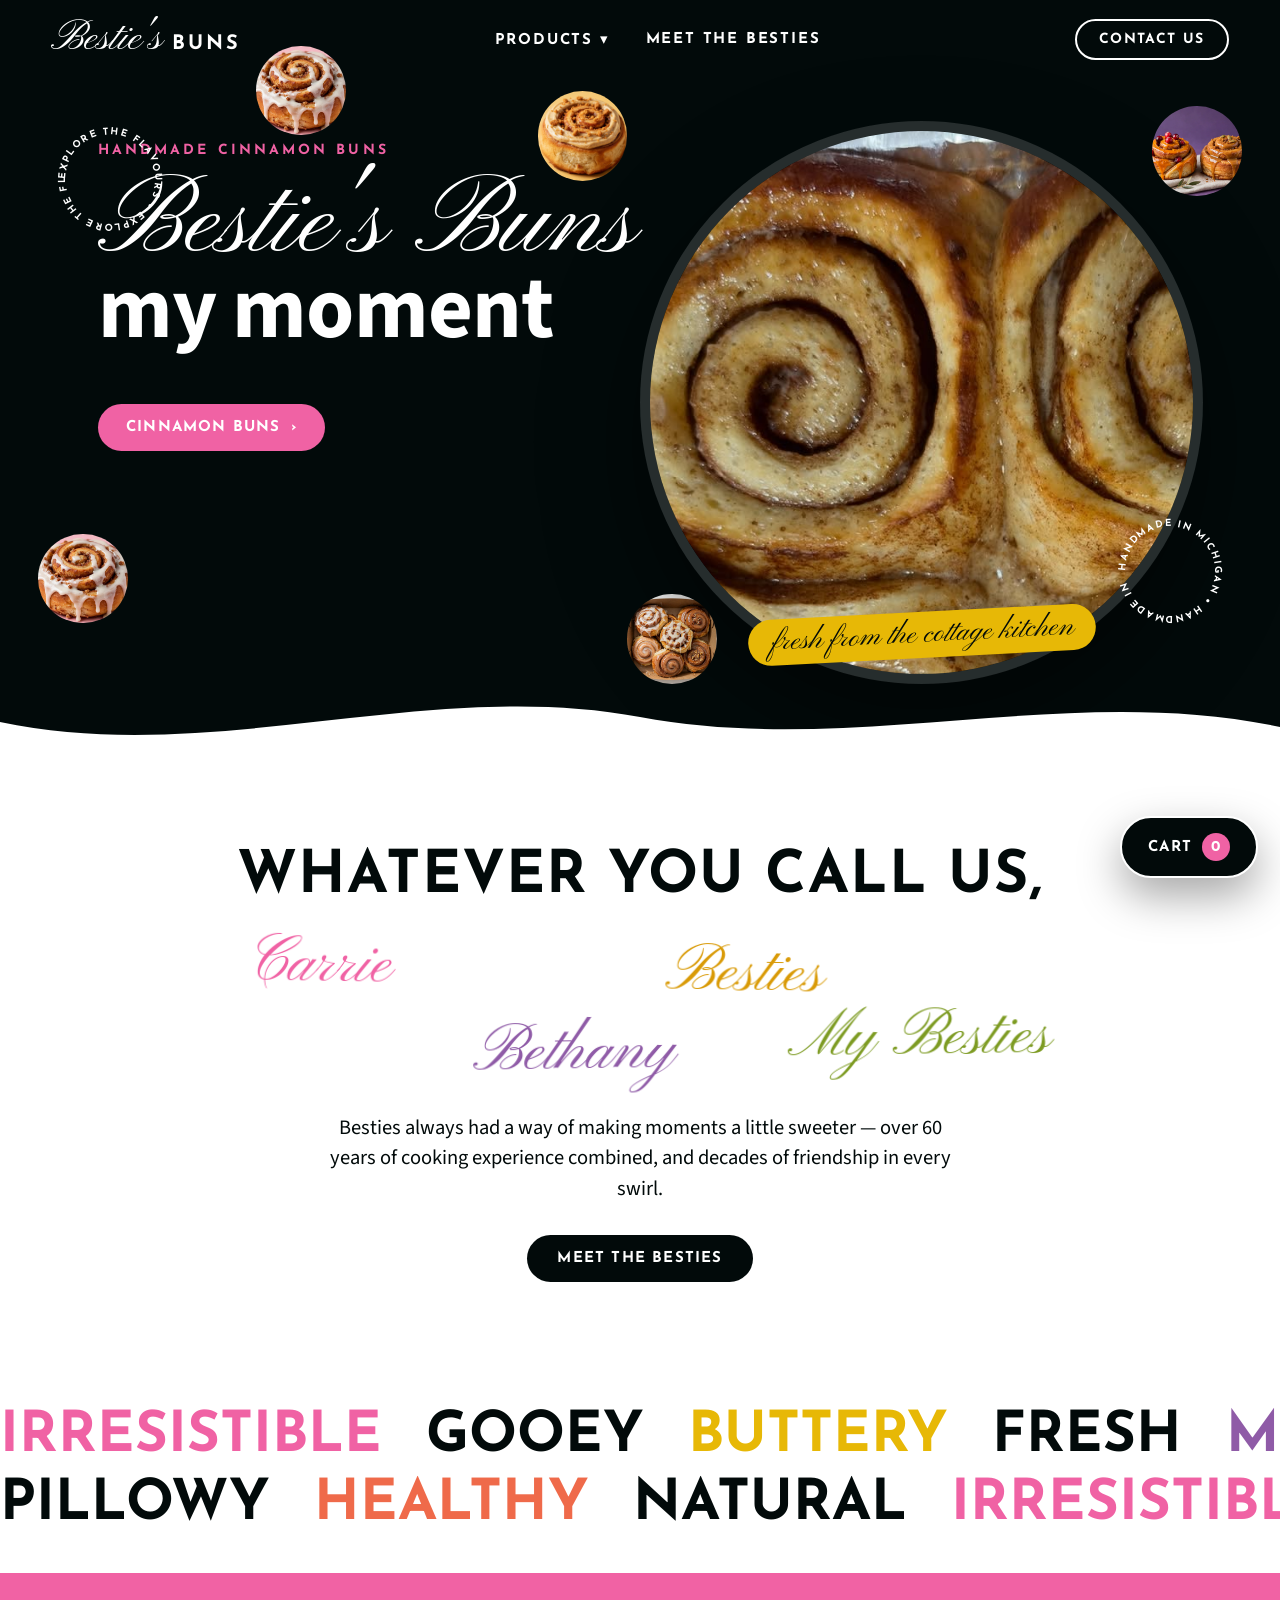
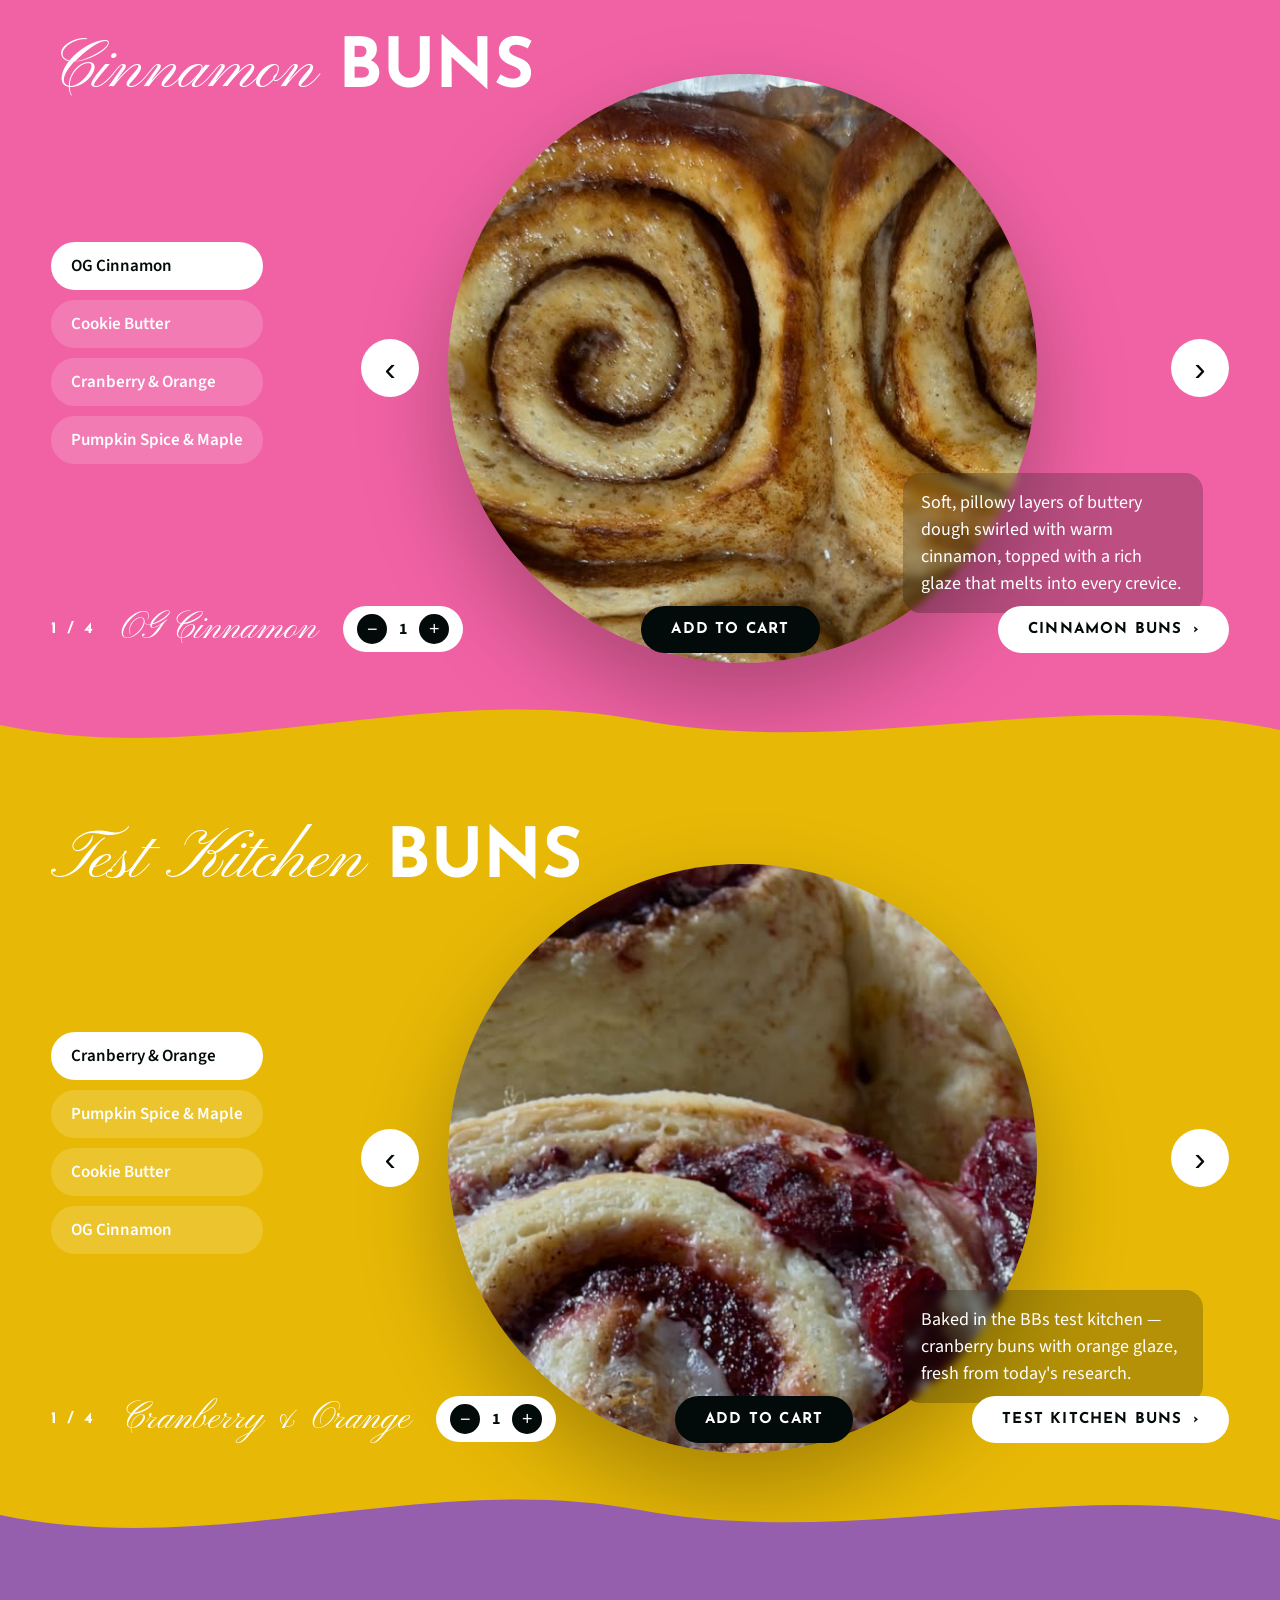
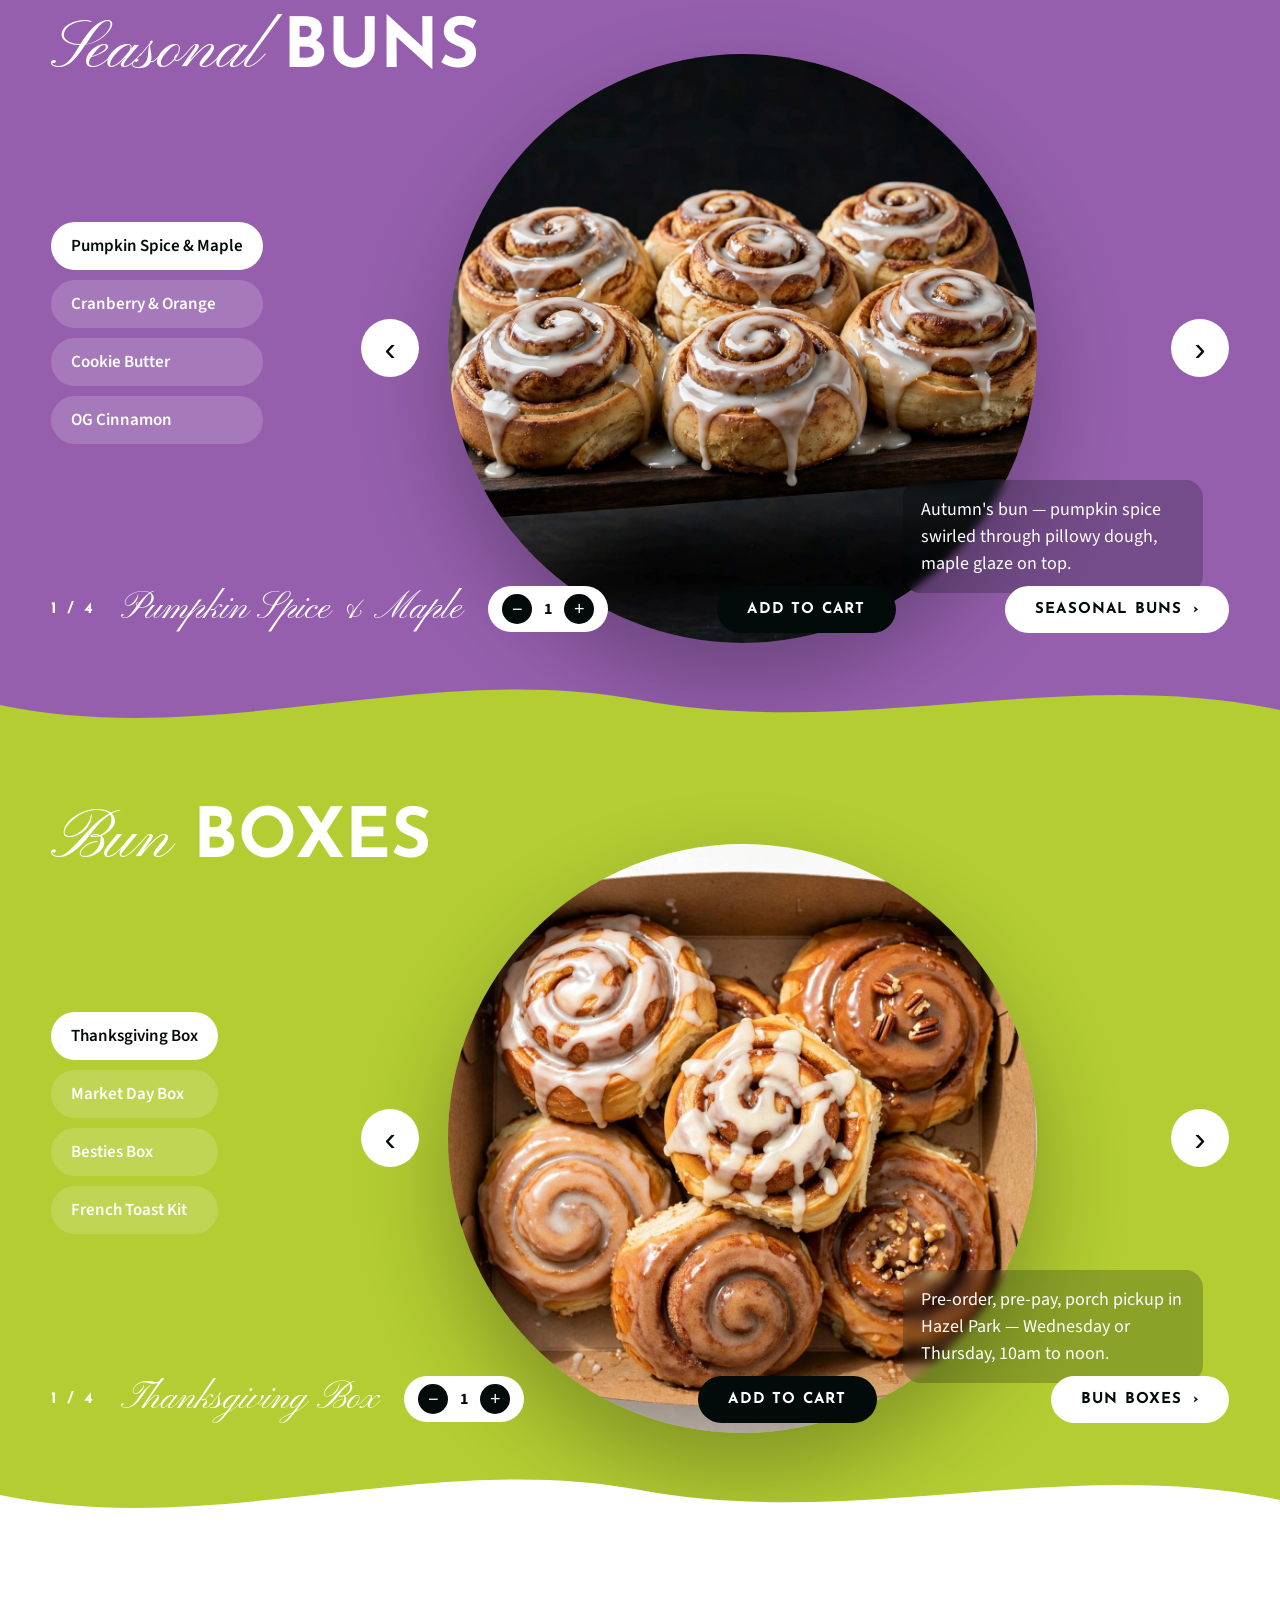
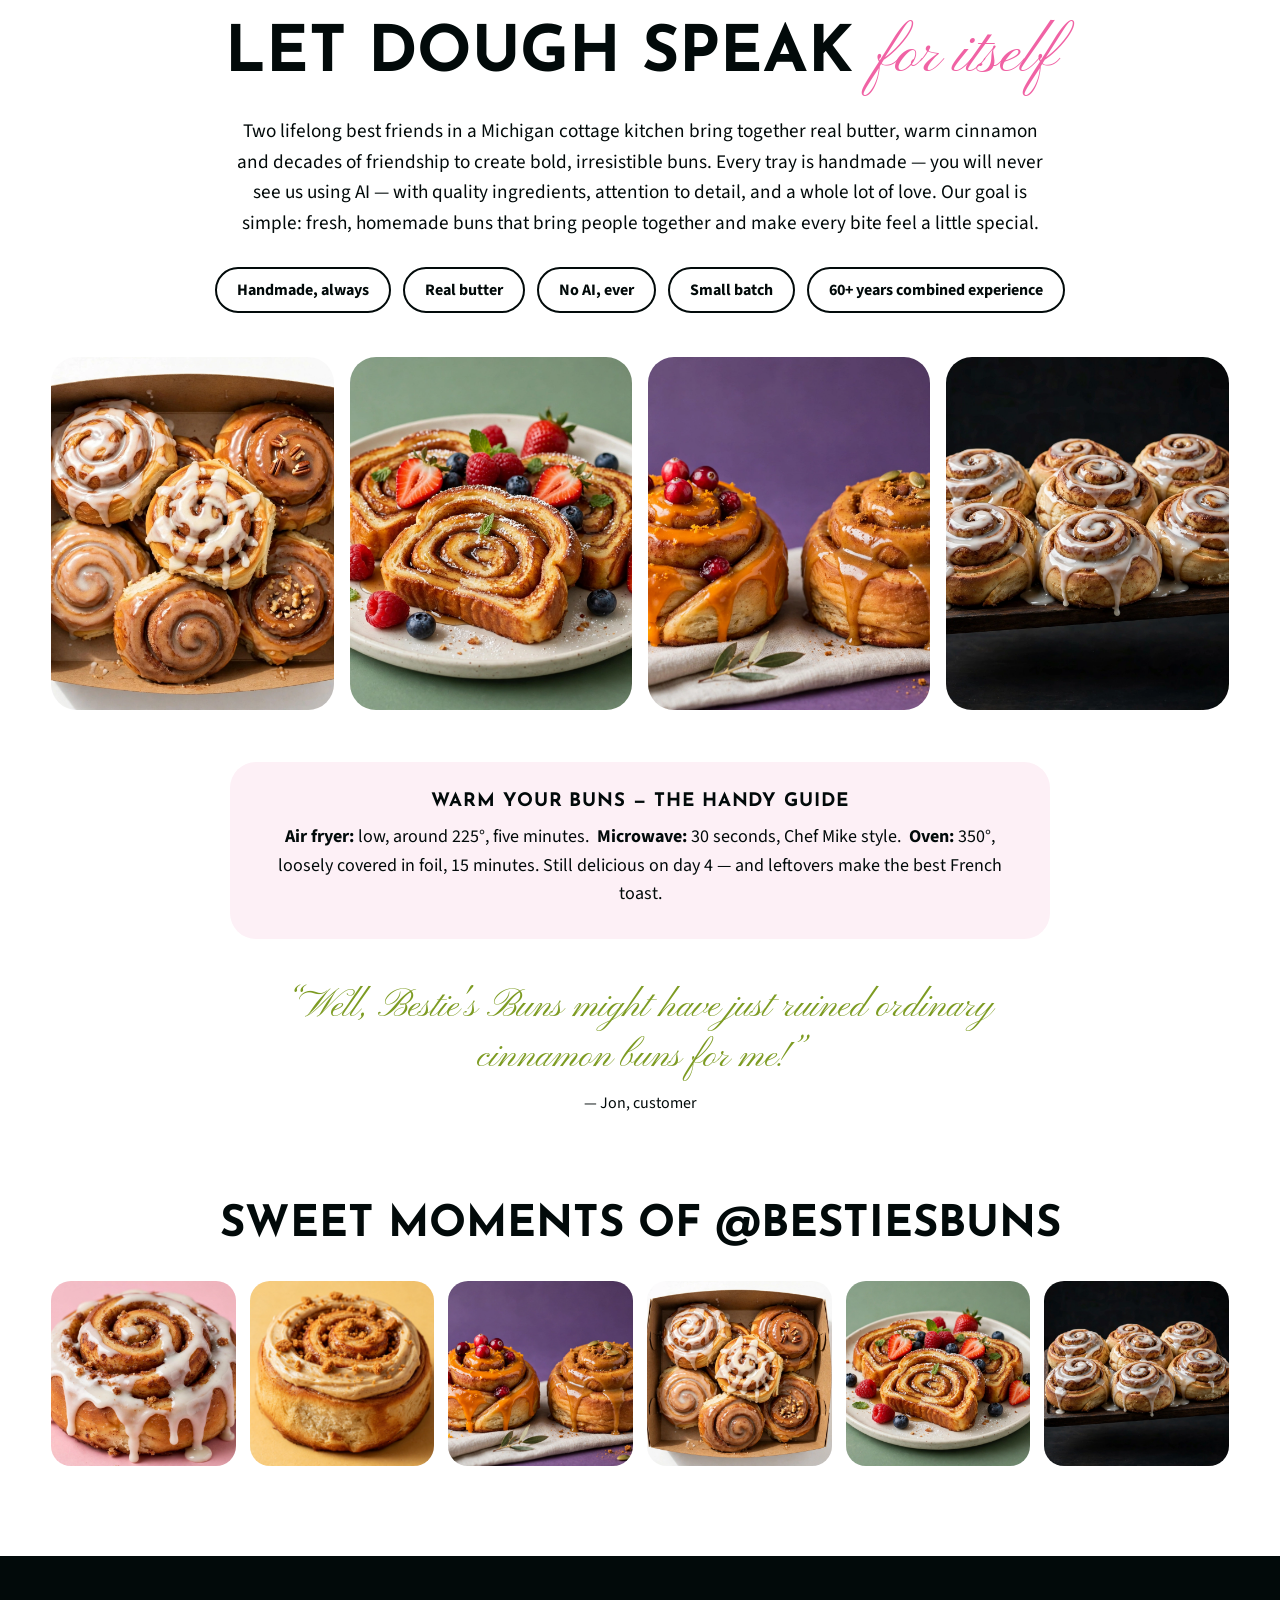
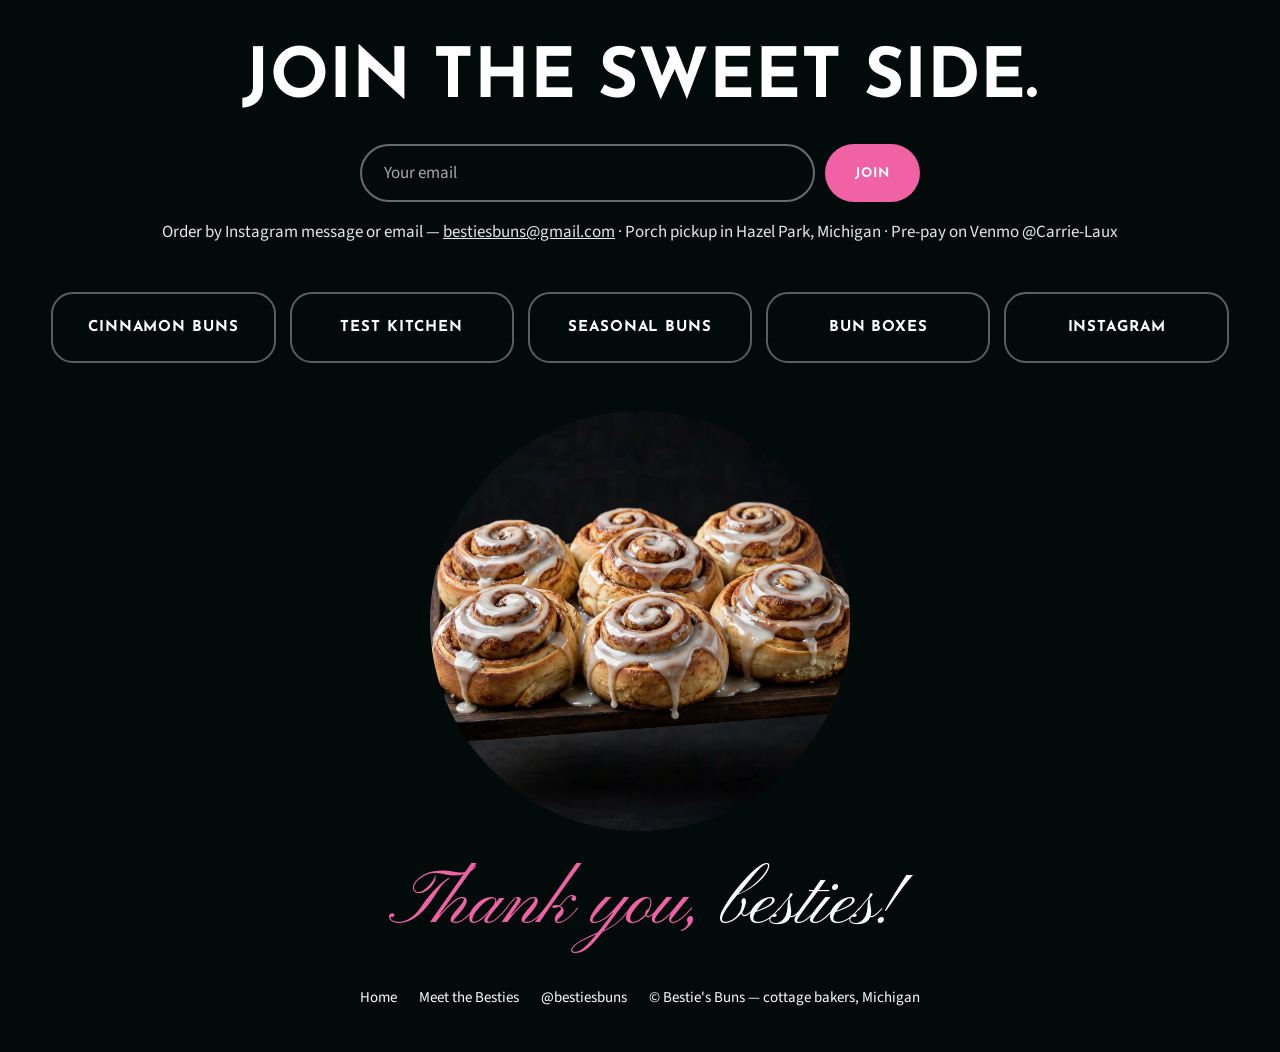
==== commit 61800891: "Real Bestie's Buns product photos from their Instagram, floating cart on all 4 sections with quantit" ====
--- a/index.html
+++ b/index.html
@@ -41,7 +41,7 @@
       <a class="tf-hero__gumb" href="#buns" data-anim="hero-cta">Cinnamon Buns <span>›</span></a>
     </div>
     <div class="tf-hero__izdelek">
-      <img class="tf-hero__izdelek-slika" src="assets/hero.webp" alt="Tray of handmade cinnamon buns with glaze">
+      <img class="tf-hero__izdelek-slika" src="assets/ig-kitchen.jpg" alt="Tray of handmade cinnamon buns with glaze">
       <span class="tf-hero__label">fresh from the cottage kitchen</span>
     </div>
     <img class="tf-hero__sadez tf-hero__sadez--1" src="assets/og.webp" alt="" data-anim="hero-fruit-1">
@@ -96,15 +96,17 @@
     <div class="tf-produkt__izbirnik" data-selector></div>
     <button class="tf-produkt__puscica tf-produkt__puscica--prev" data-prev aria-label="Previous flavour">‹</button>
     <div class="tf-produkt__okno"><div class="tf-produkt__sled" data-track>
-      <article class="tf-produkt__slide" data-name="OG Cinnamon"><img src="assets/og.webp" alt="OG Cinnamon Bun"><p>Soft, pillowy layers of buttery dough swirled with warm cinnamon, topped with a rich glaze that melts into every crevice.</p></article>
-      <article class="tf-produkt__slide" data-name="Cookie Butter"><img src="assets/cookie.webp" alt="Cookie Butter Bun"><p>The same incredible cinnamon goodness, taken up a level with luscious cookie butter topping and a Biscoff cookie crumble.</p></article>
-      <article class="tf-produkt__slide" data-name="Cranberry &amp; Orange"><img src="assets/seasonal.webp" alt="Cranberry bun with orange glaze"><p>From the test kitchen: tart cranberry folded through the swirl, finished with a bright orange glaze.</p></article>
+      <article class="tf-produkt__slide" data-name="OG Cinnamon"><img src="assets/ig-kitchen.jpg" alt="OG Cinnamon Bun"><p>Soft, pillowy layers of buttery dough swirled with warm cinnamon, topped with a rich glaze that melts into every crevice.</p></article>
+      <article class="tf-produkt__slide" data-name="Cookie Butter"><img src="assets/ig-cookie.jpg" alt="Cookie Butter Bun"><p>The same incredible cinnamon goodness, taken up a level with luscious cookie butter topping and a Biscoff cookie crumble.</p></article>
+      <article class="tf-produkt__slide" data-name="Cranberry &amp; Orange"><img src="assets/ig-seasonal.jpg" alt="Cranberry bun with orange glaze"><p>From the test kitchen: tart cranberry folded through the swirl, finished with a bright orange glaze.</p></article>
       <article class="tf-produkt__slide" data-name="Pumpkin Spice &amp; Maple"><img src="assets/hero.webp" alt="Pumpkin spice bun with maple glaze"><p>From the test kitchen: warm pumpkin spice in every layer, finished with a maple glaze.</p></article>
     </div></div>
     <button class="tf-produkt__puscica tf-produkt__puscica--next" data-next aria-label="Next flavour">›</button>
     <div class="tf-produkt__spodaj">
       <span class="tf-produkt__status" data-status>1 / 4</span>
       <span class="tf-produkt__trenutni" data-current>OG Cinnamon</span>
+      <span class="tf-kosara__kolicina"><button type="button" data-qty-minus aria-label="Less">−</button><span data-qty>1</span><button type="button" data-qty-plus aria-label="More">+</button></span>
+      <button class="tf-produkt__gumb tf-kosara__dodaj" type="button" data-add>Add to cart</button>
       <a class="tf-produkt__gumb" href="#contact">Cinnamon Buns <span>›</span></a>
     </div>
   </div>
@@ -118,15 +120,17 @@
     <div class="tf-produkt__izbirnik" data-selector></div>
     <button class="tf-produkt__puscica tf-produkt__puscica--prev" data-prev aria-label="Previous flavour">‹</button>
     <div class="tf-produkt__okno"><div class="tf-produkt__sled" data-track>
-      <article class="tf-produkt__slide" data-name="Cranberry &amp; Orange"><img src="assets/seasonal.webp" alt="Cranberry bun with orange glaze"><p>Baked in the BBs test kitchen — cranberry buns with orange glaze, fresh from today's research.</p></article>
+      <article class="tf-produkt__slide" data-name="Cranberry &amp; Orange"><img src="assets/ig-seasonal.jpg" alt="Cranberry bun with orange glaze"><p>Baked in the BBs test kitchen — cranberry buns with orange glaze, fresh from today's research.</p></article>
       <article class="tf-produkt__slide" data-name="Pumpkin Spice &amp; Maple"><img src="assets/hero.webp" alt="Pumpkin spice bun with maple glaze"><p>Baked in the BBs test kitchen — pumpkin spice buns with maple glaze.</p></article>
-      <article class="tf-produkt__slide" data-name="Cookie Butter"><img src="assets/cookie.webp" alt="Cookie Butter Bun"><p>The test-kitchen favourite that made the menu — cookie butter topping, Biscoff crumble.</p></article>
-      <article class="tf-produkt__slide" data-name="OG Cinnamon"><img src="assets/og.webp" alt="OG Cinnamon Bun"><p>The original every experiment is measured against. Soft, buttery, warm cinnamon.</p></article>
+      <article class="tf-produkt__slide" data-name="Cookie Butter"><img src="assets/ig-review.jpg" alt="Cookie Butter Bun"><p>The test-kitchen favourite that made the menu — cookie butter topping, Biscoff crumble.</p></article>
+      <article class="tf-produkt__slide" data-name="OG Cinnamon"><img src="assets/ig-kitchen.jpg" alt="OG Cinnamon Bun"><p>The original every experiment is measured against. Soft, buttery, warm cinnamon.</p></article>
     </div></div>
     <button class="tf-produkt__puscica tf-produkt__puscica--next" data-next aria-label="Next flavour">›</button>
     <div class="tf-produkt__spodaj">
       <span class="tf-produkt__status" data-status>1 / 4</span>
       <span class="tf-produkt__trenutni" data-current>Cranberry &amp; Orange</span>
+      <span class="tf-kosara__kolicina"><button type="button" data-qty-minus aria-label="Less">−</button><span data-qty>1</span><button type="button" data-qty-plus aria-label="More">+</button></span>
+      <button class="tf-produkt__gumb tf-kosara__dodaj" type="button" data-add>Add to cart</button>
       <a class="tf-produkt__gumb" href="#contact">Test Kitchen Buns <span>›</span></a>
     </div>
   </div>
@@ -141,14 +145,16 @@
     <button class="tf-produkt__puscica tf-produkt__puscica--prev" data-prev aria-label="Previous flavour">‹</button>
     <div class="tf-produkt__okno"><div class="tf-produkt__sled" data-track>
       <article class="tf-produkt__slide" data-name="Pumpkin Spice &amp; Maple"><img src="assets/hero.webp" alt="Pumpkin spice bun with maple glaze"><p>Autumn's bun — pumpkin spice swirled through pillowy dough, maple glaze on top.</p></article>
-      <article class="tf-produkt__slide" data-name="Cranberry &amp; Orange"><img src="assets/seasonal.webp" alt="Cranberry bun with orange glaze"><p>The Thanksgiving bun — cranberry and orange, baked for porch pickup in Hazel Park.</p></article>
-      <article class="tf-produkt__slide" data-name="Cookie Butter"><img src="assets/cookie.webp" alt="Cookie Butter Bun"><p>Cookie butter and Biscoff crumble — indulgence, whatever the season.</p></article>
-      <article class="tf-produkt__slide" data-name="OG Cinnamon"><img src="assets/og.webp" alt="OG Cinnamon Bun"><p>Every season, every sale — the OG that ruined ordinary cinnamon buns for our customers.</p></article>
+      <article class="tf-produkt__slide" data-name="Cranberry &amp; Orange"><img src="assets/ig-seasonal.jpg" alt="Cranberry bun with orange glaze"><p>The Thanksgiving bun — cranberry and orange, baked for porch pickup in Hazel Park.</p></article>
+      <article class="tf-produkt__slide" data-name="Cookie Butter"><img src="assets/ig-cookie.jpg" alt="Cookie Butter Bun"><p>Cookie butter and Biscoff crumble — indulgence, whatever the season.</p></article>
+      <article class="tf-produkt__slide" data-name="OG Cinnamon"><img src="assets/ig-kitchen.jpg" alt="OG Cinnamon Bun"><p>Every season, every sale — the OG that ruined ordinary cinnamon buns for our customers.</p></article>
     </div></div>
     <button class="tf-produkt__puscica tf-produkt__puscica--next" data-next aria-label="Next flavour">›</button>
     <div class="tf-produkt__spodaj">
       <span class="tf-produkt__status" data-status>1 / 4</span>
       <span class="tf-produkt__trenutni" data-current>Pumpkin Spice &amp; Maple</span>
+      <span class="tf-kosara__kolicina"><button type="button" data-qty-minus aria-label="Less">−</button><span data-qty>1</span><button type="button" data-qty-plus aria-label="More">+</button></span>
+      <button class="tf-produkt__gumb tf-kosara__dodaj" type="button" data-add>Add to cart</button>
       <a class="tf-produkt__gumb" href="#contact">Seasonal Buns <span>›</span></a>
     </div>
   </div>
@@ -163,14 +169,16 @@
     <button class="tf-produkt__puscica tf-produkt__puscica--prev" data-prev aria-label="Previous box">‹</button>
     <div class="tf-produkt__okno"><div class="tf-produkt__sled" data-track>
       <article class="tf-produkt__slide" data-name="Thanksgiving Box"><img src="assets/box.webp" alt="Box of assorted cinnamon buns"><p>Pre-order, pre-pay, porch pickup in Hazel Park — Wednesday or Thursday, 10am to noon.</p></article>
-      <article class="tf-produkt__slide" data-name="Market Day Box"><img src="assets/hero.webp" alt="Tray of cinnamon buns"><p>From our first market on November 14 — the box besties take home by the tray.</p></article>
-      <article class="tf-produkt__slide" data-name="Besties Box"><img src="assets/cookie.webp" alt="Cookie Butter Bun"><p>OG and Cookie Butter together — two flavours, two ridiculously good reasons to forget counting calories.</p></article>
-      <article class="tf-produkt__slide" data-name="French Toast Kit"><img src="assets/frenchtoast.webp" alt="French toast made from leftover cinnamon buns"><p>Leftover buns make the most delicious French toast. No syrup required.</p></article>
+      <article class="tf-produkt__slide" data-name="Market Day Box"><img src="assets/ig-market.jpg" alt="Tray of cinnamon buns"><p>From our first market on November 14 — the box besties take home by the tray.</p></article>
+      <article class="tf-produkt__slide" data-name="Besties Box"><img src="assets/ig-review.jpg" alt="Cookie Butter Bun"><p>OG and Cookie Butter together — two flavours, two ridiculously good reasons to forget counting calories.</p></article>
+      <article class="tf-produkt__slide" data-name="French Toast Kit"><img src="assets/ig-frenchtoast.jpg" alt="French toast made from leftover cinnamon buns"><p>Leftover buns make the most delicious French toast. No syrup required.</p></article>
     </div></div>
     <button class="tf-produkt__puscica tf-produkt__puscica--next" data-next aria-label="Next box">›</button>
     <div class="tf-produkt__spodaj">
       <span class="tf-produkt__status" data-status>1 / 4</span>
       <span class="tf-produkt__trenutni" data-current>Thanksgiving Box</span>
+      <span class="tf-kosara__kolicina"><button type="button" data-qty-minus aria-label="Less">−</button><span data-qty>1</span><button type="button" data-qty-plus aria-label="More">+</button></span>
+      <button class="tf-produkt__gumb tf-kosara__dodaj" type="button" data-add>Add to cart</button>
       <a class="tf-produkt__gumb" href="#contact">Bun Boxes <span>›</span></a>
     </div>
   </div>
@@ -233,6 +241,19 @@
   </div>
 </footer>
 
+
+<button class="tf-kosara__plava" type="button" data-cart-open>Cart <span class="tf-kosara__stevec" data-cart-count>0</span></button>
+<div class="tf-kosara__ozadje" data-cart-backdrop hidden></div>
+<aside class="tf-kosara" data-cart hidden aria-label="Your cart">
+  <div class="tf-kosara__glava"><h3>Your cart</h3><button type="button" data-cart-close aria-label="Close cart">×</button></div>
+  <ul class="tf-kosara__seznam" data-cart-list></ul>
+  <p class="tf-kosara__prazna" data-cart-empty>Your cart is empty — add a bun you like.</p>
+  <div class="tf-kosara__noga">
+    <p>Total items: <strong data-cart-total>0</strong></p>
+    <a class="tf-kosara__naroci" href="checkout.html">Go to checkout</a>
+    <button class="tf-kosara__pocisti" type="button" data-cart-clear>Clear cart</button>
+  </div>
+</aside>
 <script src="assets/lenis.min.js"></script>
 <script src="app.js"></script>
 </body>
--- a/style.css
+++ b/style.css
@@ -180,3 +180,27 @@
   .tf-noga__kartice{grid-template-columns:repeat(2,1fr)}
   .tf-uvod__oznake{height:230px}
 }
+
+/* CART — floating, follows every section */
+.tf-kosara__kolicina{display:inline-flex;align-items:center;gap:12px;background:#fff;color:var(--tf-temna);border-radius:var(--tf-rob-okrogel);padding:8px 14px;font-weight:700}
+.tf-kosara__kolicina button{border:0;background:var(--tf-temna);color:#fff;width:30px;height:30px;border-radius:50%;font-size:18px;cursor:pointer;line-height:1}
+.tf-kosara__dodaj{background:var(--tf-temna)!important;color:#fff!important;border:0;cursor:pointer;font-family:var(--tf-pisava-navigacija)}
+.tf-kosara__plava{position:fixed;z-index:2000;right:22px;bottom:22px;background:var(--tf-temna);color:#fff;border:2px solid #fff;border-radius:var(--tf-rob-okrogel);padding:15px 26px;font-family:var(--tf-pisava-navigacija);letter-spacing:.08em;text-transform:uppercase;font-size:15px;cursor:pointer;box-shadow:0 18px 44px rgba(0,0,0,.35);display:flex;gap:10px;align-items:center}
+.tf-kosara__stevec{background:var(--tf-roza);border-radius:50%;min-width:28px;height:28px;display:inline-flex;align-items:center;justify-content:center;padding:0 6px}
+.tf-kosara__plava.is-utripa{animation:tf-utrip .45s var(--tf-krivulja)}
+@keyframes tf-utrip{40%{transform:scale(1.12)}}
+.tf-kosara__ozadje{position:fixed;inset:0;z-index:2001;background:rgba(2,10,10,.55)}
+.tf-kosara{position:fixed;z-index:2002;top:0;right:0;height:100dvh;width:min(420px,92vw);background:#fff;color:var(--tf-temna);box-shadow:-24px 0 60px rgba(0,0,0,.3);display:flex;flex-direction:column;padding:26px}
+.tf-kosara[hidden]{display:none}
+.tf-kosara__glava{display:flex;justify-content:space-between;align-items:center}
+.tf-kosara__glava h3{font-family:var(--tf-pisava-navigacija);text-transform:uppercase;font-size:26px}
+.tf-kosara__glava button{border:0;background:none;font-size:34px;cursor:pointer;line-height:1}
+.tf-kosara__seznam{list-style:none;margin:20px 0;overflow:auto;flex:1}
+.tf-kosara__seznam li{display:flex;align-items:center;gap:10px;padding:13px 0;border-bottom:1px solid #eee}
+.tf-kosara__seznam .ime{flex:1;font-weight:700}
+.tf-kosara__seznam .ime small{display:block;font-weight:400;opacity:.65}
+.tf-kosara__seznam button{border:0;background:#f3f3f3;width:28px;height:28px;border-radius:50%;cursor:pointer;font-size:16px}
+.tf-kosara__seznam .odstrani{background:none;color:#c22;font-size:20px}
+.tf-kosara__noga{border-top:2px solid var(--tf-temna);padding-top:16px;display:grid;gap:10px}
+.tf-kosara__naroci{background:var(--tf-roza);color:#fff;text-align:center;padding:15px;border-radius:var(--tf-rob-okrogel);font-family:var(--tf-pisava-navigacija);text-transform:uppercase;letter-spacing:.07em}
+.tf-kosara__pocisti{border:0;background:none;cursor:pointer;text-decoration:underline;font-family:var(--tf-pisava-osnovna);font-size:15px}
